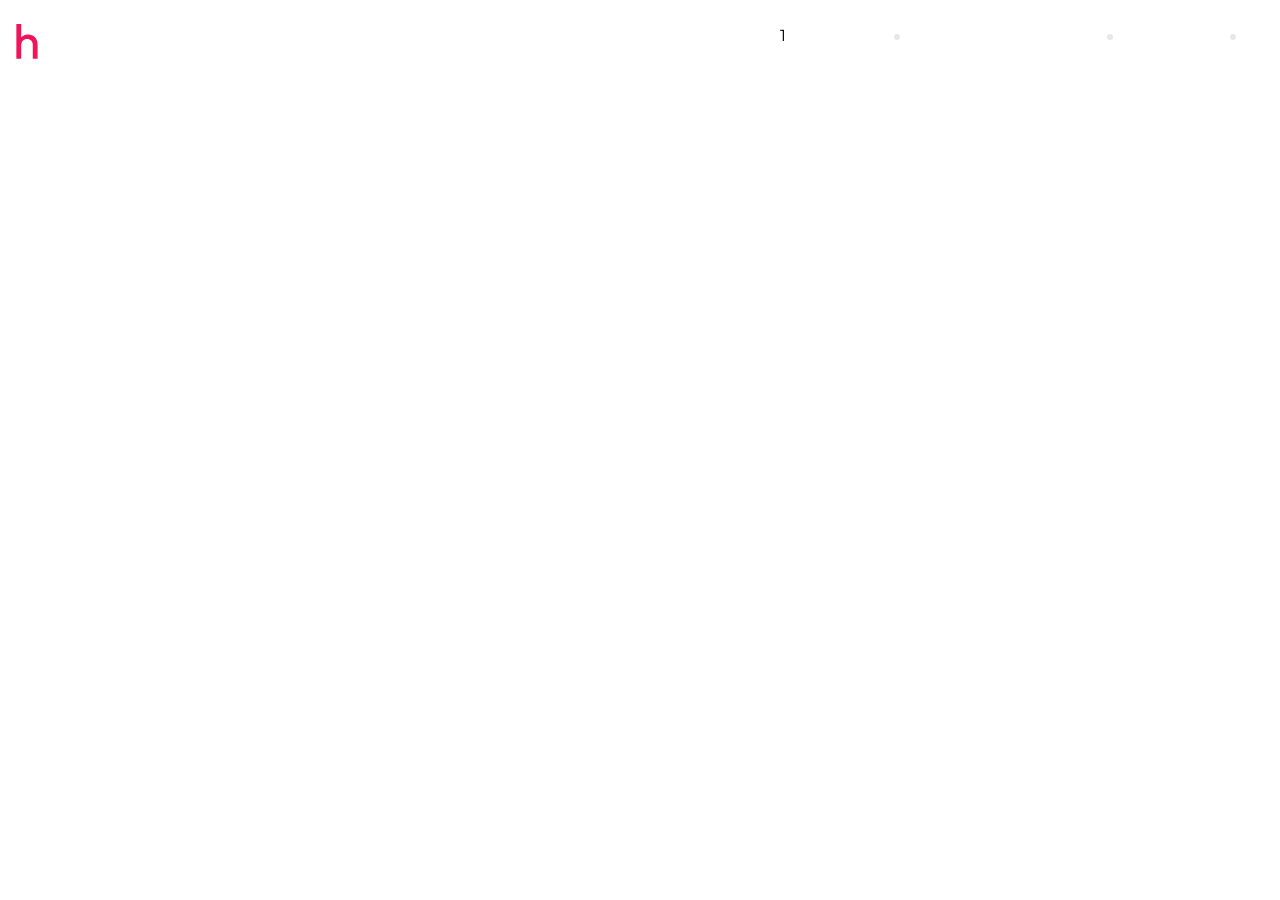
==== app/second.html @ 0b40c854 "finished corrections + pexel perfect" ====
<!DOCTYPE html>
<html lang="en">
<head>
    <meta charset="UTF-8">
    <meta http-equiv="X-UA-Compatible" content="IE=edge">
    <meta name="viewport" content="width=device-width, initial-scale=1.0">
    <link rel="stylesheet" href="css/style.css">
    <title>about us</title>
</head>

<body class="body">
    <div class="bg-white">
        <div class="container">
            <header class="header">
                <div class="header__line">
                    <div class="bg-greyish">1</div>
                    <div class="header__language">
                        <a href="#" class="header__language-switch">ук</a>
                        <a href="#" class="header__language-switch">ру</a>
                        <a href="#" class="header__language-switch">en</a>
                    </div>
                    <div class="header__address">Kyiv, Mechnikova str., 14/1</div>
                    <a href="tel:+0800211927" class="header__phone">0800 211 927</a>
                    <a href="#" class="header__facebook">
                        <svg width="24" height="25" viewBox="0 0 24 25" fill="none" xmlns="http://www.w3.org/2000/svg">
                            <path d="M24 12.5733C24 5.90541 18.6274 0.5 12 0.5C5.37258 0.5 0 5.90541 0 12.5733C0 18.5995 4.38823 23.5943 10.125 24.5V16.0633H7.07813V12.5733H10.125V9.91343C10.125 6.88755 11.9165 5.21615 14.6576 5.21615C15.9705 5.21615 17.3438 5.45195 17.3438 5.45195V8.42313H15.8306C14.3399 8.42313 13.875 9.35379 13.875 10.3086V12.5733H17.2031L16.6711 16.0633H13.875V24.5C19.6118 23.5943 24 18.5995 24 12.5733Z" fill="white"/>
                            </svg>
                    </a>
                </div>

                
                <div class="header__logo-box">
                    <a href="#">
                        <svg  class="header__logo" width="70" height="33" viewBox="0 0 70 33" fill="none" xmlns="http://www.w3.org/2000/svg">
                            <path d="M2.64358 0H0V19.0926H2.64358V12.0094C2.64358 10.8111 2.94163 9.86583 3.53774 9.20012C4.13384 8.53441 4.95024 8.18824 5.96102 8.18824C6.82926 8.18824 7.55495 8.50778 8.13809 9.12024C8.72123 9.74601 9.01929 10.5315 9.01929 11.4769V19.1059H11.6758V11.4769C11.6758 9.71938 11.1964 8.3347 10.2374 7.29619C9.27846 6.25768 8.02146 5.73843 6.49233 5.73843C6.05173 5.73843 5.61114 5.79168 5.1835 5.91151C4.7429 6.03134 4.39301 6.16448 4.10792 6.31094C3.82283 6.45739 3.5507 6.61717 3.30448 6.80356C3.05826 6.98996 2.8898 7.12311 2.81205 7.20299C2.7343 7.28288 2.6695 7.33613 2.64358 7.37608V0Z" fill="#F0145A"/>
                            <path d="M17.5856 0H14.8604V19.0767H17.5856V0Z" fill="white"/>
                            <path d="M33.6598 13.4896L33.796 12.127C33.796 10.3011 33.1965 8.77493 31.9701 7.54857C30.7438 6.32221 29.2176 5.72266 27.3917 5.72266C25.5658 5.72266 23.9851 6.37672 22.677 7.68483C21.3689 8.99295 20.7148 10.5463 20.7148 12.3995C20.7148 14.3072 21.3962 15.9423 22.7315 17.305C24.0669 18.6676 25.6748 19.3489 27.528 19.3489C28.2365 19.3489 28.8906 19.2399 29.5446 19.0491C30.1987 18.8311 30.7438 18.6131 31.1253 18.3951C31.5341 18.1498 31.9429 17.8773 32.2971 17.5775C32.6514 17.2777 32.8967 17.0597 33.0057 16.9234C33.1147 16.7872 33.1965 16.7054 33.251 16.6236L31.4796 14.8522L31.0708 15.37C30.7983 15.6971 30.335 16.0241 29.6809 16.3784C28.9996 16.7327 28.291 16.8962 27.528 16.8962C26.4651 16.8962 25.5658 16.5691 24.8027 15.8878C24.0396 15.2065 23.5764 14.4162 23.4401 13.4896H33.6598ZM27.3917 8.03912C28.4 8.03912 29.2176 8.33889 29.8989 8.9112C30.553 9.51075 30.9618 10.2466 31.1253 11.1732H23.5491C23.7944 10.2466 24.2304 9.51075 24.9117 8.9112C25.5658 8.33889 26.4106 8.03912 27.3917 8.03912Z" fill="white"/>
                            <path d="M46.3695 18.286C46.3695 19.4852 46.0153 20.4662 45.2794 21.2293C44.5709 21.9651 43.6715 22.3467 42.5542 22.3467C42.0637 22.3467 41.5731 22.2649 41.1098 22.1286C40.6465 21.9924 40.2922 21.8289 39.9925 21.6381C39.6927 21.4473 39.4202 21.2566 39.1476 21.0113C38.9024 20.766 38.7389 20.6025 38.6571 20.5207C38.5753 20.439 38.5208 20.3572 38.4663 20.3027L36.6949 22.0741L36.9129 22.3467C37.0492 22.5374 37.2945 22.7827 37.6215 23.0552C37.9485 23.3005 38.3301 23.573 38.7661 23.8455C39.2021 24.0908 39.7472 24.3088 40.4285 24.4996C41.1098 24.6904 41.8184 24.7994 42.5542 24.7994C44.4074 24.7994 45.9335 24.1726 47.2144 22.919C48.468 21.6381 49.0948 20.112 49.0948 18.2588V5.99518H46.3695V7.3578L45.9063 6.94902C45.6065 6.67649 45.1432 6.40397 44.4891 6.13144C43.8351 5.85892 43.1265 5.72266 42.4179 5.72266C40.7555 5.72266 39.3384 6.34946 38.112 7.63033C36.8857 8.9112 36.2861 10.4373 36.2861 12.2632C36.2861 14.0892 36.8857 15.6153 38.112 16.8962C39.3384 18.177 40.7555 18.8038 42.4179 18.8038C42.8812 18.8038 43.3173 18.7493 43.7806 18.6403C44.2166 18.5041 44.5709 18.3678 44.8707 18.2315C45.1704 18.0953 45.443 17.9318 45.6882 17.741C45.9335 17.5502 46.1243 17.414 46.1788 17.3595L46.3695 17.1687V18.286ZM39.0114 12.2632C39.0114 11.1186 39.3657 10.1648 40.1015 9.37449C40.8373 8.58417 41.7094 8.17538 42.6905 8.17538C43.6715 8.17538 44.5436 8.58417 45.2794 9.37449C45.988 10.1648 46.3695 11.1186 46.3695 12.2632C46.3695 13.4079 45.988 14.3617 45.2794 15.152C44.5436 15.9423 43.6715 16.3511 42.6905 16.3511C41.7094 16.3511 40.8373 15.9423 40.1015 15.152C39.3657 14.3617 39.0114 13.4079 39.0114 12.2632Z" fill="white"/>
                            <path d="M63.3195 19.0764V10.6281C63.3195 9.23823 62.8017 8.06637 61.7934 7.13979C60.7851 6.18595 59.4769 5.72266 57.869 5.72266C57.2422 5.72266 56.6154 5.80441 56.0159 5.96793C55.4163 6.1587 54.9258 6.34946 54.5715 6.56748C54.2172 6.7855 53.8629 7.03078 53.5359 7.33055C53.2089 7.60308 53.0181 7.79384 52.9091 7.90285C52.8273 8.01186 52.7456 8.09362 52.6911 8.17538L54.4625 9.94679L54.8168 9.4835C55.0348 9.18372 55.4163 8.9112 55.9886 8.61142C56.5609 8.31164 57.1877 8.17538 57.869 8.17538C58.6594 8.17538 59.3134 8.42065 59.8312 8.88394C60.349 9.34724 60.5943 9.94679 60.5943 10.6281L55.8251 11.4457C54.6533 11.6364 53.6994 12.0997 53.0454 12.8356C52.364 13.5714 52.0098 14.4707 52.0098 15.5335C52.0098 16.5419 52.4458 17.414 53.3179 18.177C54.2172 18.9674 55.3073 19.3489 56.6427 19.3489C57.106 19.3489 57.542 19.2944 57.9781 19.1581C58.4413 19.0491 58.7956 18.9129 59.0954 18.7766C59.3952 18.6403 59.6677 18.4768 59.913 18.286C60.1582 18.0953 60.3218 17.959 60.4308 17.9045C60.5125 17.8228 60.567 17.741 60.5943 17.7137V19.0764H63.3195ZM57.0515 16.8962C56.3429 16.8962 55.7706 16.7327 55.3618 16.4056C54.9258 16.0786 54.735 15.6971 54.735 15.261C54.735 14.7977 54.8713 14.3889 55.1711 14.0892C55.4708 13.7894 55.8796 13.5714 56.3702 13.4896L60.5943 12.8083V13.0808C60.5943 14.3072 60.2945 15.2338 59.6677 15.9151C59.0409 16.5691 58.1688 16.8962 57.0515 16.8962Z" fill="white"/>
                            <path d="M69.3337 0H66.6084V19.0767H69.3337V0Z" fill="white"/>
                            <path d="M0 28.3308H0.852878V31.3211H2.70078V32.016H0V28.3308Z" fill="white"/>
                            <path d="M8.26752 31.2263H6.5565L6.23009 32.016H5.35615L6.99873 28.3308H7.84108L9.48893 32.016H8.59393L8.26752 31.2263ZM7.99902 30.5788L7.41464 29.1678L6.83026 30.5788H7.99902Z" fill="white"/>
                            <path d="M17.8731 28.3308L16.6675 32.016H15.7515L14.9407 29.5206L14.1036 32.016H13.1928L11.982 28.3308H12.8664L13.6982 30.921L14.5669 28.3308H15.3566L16.199 30.942L17.0571 28.3308H17.8731Z" fill="white"/>
                            <path d="M26.9457 32.0792C26.5702 32.0792 26.2297 31.9985 25.9244 31.837C25.6225 31.6721 25.3838 31.4457 25.2084 31.1579C25.0364 30.8666 24.9504 30.5384 24.9504 30.1734C24.9504 29.8084 25.0364 29.482 25.2084 29.1942C25.3838 28.9028 25.6225 28.6765 25.9244 28.515C26.2297 28.3501 26.5719 28.2676 26.951 28.2676C27.2704 28.2676 27.5582 28.3237 27.8144 28.436C28.0741 28.5484 28.2917 28.7098 28.4672 28.9204L27.9197 29.4258C27.6705 29.138 27.3616 28.9941 26.9931 28.9941C26.7649 28.9941 26.5614 29.045 26.3824 29.1468C26.2034 29.2451 26.063 29.3837 25.9612 29.5627C25.8629 29.7417 25.8138 29.9453 25.8138 30.1734C25.8138 30.4015 25.8629 30.6051 25.9612 30.7841C26.063 30.9631 26.2034 31.1035 26.3824 31.2053C26.5614 31.3035 26.7649 31.3527 26.9931 31.3527C27.3616 31.3527 27.6705 31.207 27.9197 30.9157L28.4672 31.4211C28.2917 31.6352 28.0741 31.7984 27.8144 31.9107C27.5547 32.0231 27.2651 32.0792 26.9457 32.0792Z" fill="white"/>
                            <path d="M33.3831 32.0792C33.0005 32.0792 32.6548 31.9967 32.3459 31.8318C32.0406 31.6668 31.8002 31.4404 31.6247 31.1526C31.4527 30.8613 31.3667 30.5349 31.3667 30.1734C31.3667 29.8119 31.4527 29.4872 31.6247 29.1994C31.8002 28.9081 32.0406 28.68 32.3459 28.515C32.6548 28.3501 33.0005 28.2676 33.3831 28.2676C33.7657 28.2676 34.1096 28.3501 34.415 28.515C34.7203 28.68 34.9607 28.9081 35.1362 29.1994C35.3117 29.4872 35.3995 29.8119 35.3995 30.1734C35.3995 30.5349 35.3117 30.8613 35.1362 31.1526C34.9607 31.4404 34.7203 31.6668 34.415 31.8318C34.1096 31.9967 33.7657 32.0792 33.3831 32.0792ZM33.3831 31.3527C33.6007 31.3527 33.7972 31.3035 33.9727 31.2053C34.1482 31.1035 34.2851 30.9631 34.3834 30.7841C34.4852 30.6051 34.5361 30.4015 34.5361 30.1734C34.5361 29.9453 34.4852 29.7417 34.3834 29.5627C34.2851 29.3837 34.1482 29.2451 33.9727 29.1468C33.7972 29.045 33.6007 28.9941 33.3831 28.9941C33.1655 28.9941 32.9689 29.045 32.7934 29.1468C32.618 29.2451 32.4793 29.3837 32.3775 29.5627C32.2793 29.7417 32.2301 29.9453 32.2301 30.1734C32.2301 30.4015 32.2793 30.6051 32.3775 30.7841C32.4793 30.9631 32.618 31.1035 32.7934 31.2053C32.9689 31.3035 33.1655 31.3527 33.3831 31.3527Z" fill="white"/>
                            <path d="M42.0264 32.016L42.0211 29.8049L40.9366 31.6264H40.5523L39.473 29.8522V32.016H38.6728V28.3308H39.3782L40.7576 30.6209L42.1159 28.3308H42.8161L42.8266 32.016H42.0264Z" fill="white"/>
                            <path d="M47.9285 28.3308C48.2549 28.3308 48.5374 28.3852 48.7761 28.494C49.0183 28.6028 49.2043 28.7572 49.3342 28.9573C49.464 29.1573 49.529 29.3942 49.529 29.668C49.529 29.9382 49.464 30.1751 49.3342 30.3787C49.2043 30.5788 49.0183 30.7332 48.7761 30.842C48.5374 30.9473 48.2549 30.9999 47.9285 30.9999H47.1862V32.016H46.3333V28.3308H47.9285ZM47.8811 30.305C48.1373 30.305 48.3321 30.2506 48.4655 30.1418C48.5989 30.0295 48.6656 29.8716 48.6656 29.668C48.6656 29.4609 48.5989 29.303 48.4655 29.1942C48.3321 29.0818 48.1373 29.0257 47.8811 29.0257H47.1862V30.305H47.8811Z" fill="white"/>
                            <path d="M55.0121 31.2263H53.3011L52.9747 32.016H52.1008L53.7433 28.3308H54.5857L56.2335 32.016H55.3385L55.0121 31.2263ZM54.7436 30.5788L54.1592 29.1678L53.5749 30.5788H54.7436Z" fill="white"/>
                            <path d="M62.6281 28.3308V32.016H61.9279L60.0906 29.7785V32.016H59.2482V28.3308H59.9537L61.7858 30.5682V28.3308H62.6281Z" fill="white"/>
                            <path d="M67.9013 30.7104V32.016H67.0485V30.6999L65.6217 28.3308H66.5273L67.5117 29.9681L68.4963 28.3308H69.3333L67.9013 30.7104Z" fill="white"/>
                            </svg>
                                                
                    </a>
                    <div class="header__extra">extra</div>
                </div>

                
                <nav class="header__main-menu">
                    <button type="button" class="header__menu-btn">
                        <svg width="32" height="32" viewBox="0 0 32 33" fill="none" xmlns="http://www.w3.org/2000/svg">
                            <path d="M7 10.5H25" stroke="white" stroke-width="2"/>
                            <path d="M7 16.5H25" stroke="white" stroke-width="2"/>
                            <path d="M7 22.5H25" stroke="white" stroke-width="2"/>
                            </svg>                 
                    </button>
                    <ul class="header__menu-list">
                        <li><a href="#" class="header__menu-name">about us</a></li>
                        <li><a href="#" class="header__menu-name">services</a></li>
                        <li><a href="#" class="header__menu-name">team</a></li>
                        <li><a href="#" class="header__menu-name">publications</a></li>
                        <li><a href="#" class="header__menu-name">contact</a></li>
                    </ul>
                </nav>

            </header>
        </div>
    </div>
</body>
---- app/css/style.css ----
/* Slider */
.slick-slider {
  position: relative;
  display: block;
  -webkit-box-sizing: border-box;
          box-sizing: border-box;
  -webkit-touch-callout: none;
  -webkit-user-select: none;
  -moz-user-select: none;
  -ms-user-select: none;
  user-select: none;
  -ms-touch-action: pan-y;
  touch-action: pan-y;
  -webkit-tap-highlight-color: transparent;
}

.slick-list {
  position: relative;
  overflow: hidden;
  display: block;
  margin: 0;
  padding: 0;
}

.slick-list:focus {
  outline: none;
}

.slick-list.dragging {
  cursor: pointer;
  cursor: hand;
}

.slick-slider .slick-track,
.slick-slider .slick-list {
  -webkit-transform: translate3d(0, 0, 0);
  transform: translate3d(0, 0, 0);
}

.slick-track {
  position: relative;
  left: 0;
  top: 0;
  display: block;
  margin-left: auto;
  margin-right: auto;
}

.slick-track:before, .slick-track:after {
  content: "";
  display: table;
}

.slick-track:after {
  clear: both;
}

.slick-loading .slick-track {
  visibility: hidden;
}

.slick-slide {
  float: left;
  height: 100%;
  min-height: 1px;
  display: none;
}

[dir="rtl"] .slick-slide {
  float: right;
}

.slick-slide img {
  display: block;
}

.slick-slide.slick-loading img {
  display: none;
}

.slick-slide.dragging img {
  pointer-events: none;
}

.slick-initialized .slick-slide {
  display: block;
}

.slick-loading .slick-slide {
  visibility: hidden;
}

.slick-vertical .slick-slide {
  display: block;
  height: auto;
  border: 1px solid transparent;
}

.slick-arrow.slick-hidden {
  display: none;
}

@media screen and (min-width: 992px) {
  .slick-slide {
    float: left;
    height: 100%;
    min-height: 1px;
    display: none;
  }
  [dir="rtl"] .slick-slide {
    float: right;
  }
  .slick-slide img {
    display: block;
  }
  .slick-slide.slick-loading img {
    display: none;
  }
  .slick-slide.dragging img {
    pointer-events: none;
  }
  .slick-initialized .slick-slide {
    display: block;
  }
  .slick-loading .slick-slide {
    visibility: hidden;
  }
  .slick-vertical .slick-slide {
    display: block;
    height: auto;
    border: 1px solid transparent;
  }
}

@font-face {
  font-family: 'Montserrat';
  font-style: normal;
  font-weight: 400;
  src: url("../fonts/montserrat-v23-latin_cyrillic-regular.woff2") format("woff2"), url("../fonts/montserrat-v23-latin_cyrillic-regular.woff") format("woff");
}

@font-face {
  font-family: 'Montserrat';
  font-style: normal;
  font-weight: 500;
  src: url("../fonts/montserrat-v23-latin-500.woff2") format("woff2"), url("../fonts/montserrat-v23-latin-500.woff") format("woff");
}

@font-face {
  font-family: 'Montserrat';
  font-style: normal;
  font-weight: 700;
  src: url("../fonts/montserrat-v23-latin_cyrillic-700.woff2") format("woff2"), url("../fonts/montserrat-v23-latin_cyrillic-700.woff") format("woff");
}

* {
  -webkit-box-sizing: border-box;
          box-sizing: border-box;
  margin: 0;
}

.body {
  font-family: 'Montserrat', 'Verdana', sans-serif;
  font-weight: 400;
  font-style: normal;
  margin: 0;
}

.container {
  max-width: 1350px;
  min-width: 375px;
  margin: 0 auto;
  padding: 0 30px;
}

.container-header {
  max-width: 1350px;
  min-width: 375px;
  margin: 0 auto;
  padding: 0 15px;
}

.visually-hidden {
  position: absolute;
  white-space: nowrap;
  width: 1px;
  height: 1px;
  overflow: hidden;
  border: 0;
  padding: 0;
  clip: rect(0 0 0 0);
  -webkit-clip-path: inset(50%);
          clip-path: inset(50%);
  margin: -1px;
}

.img-responsive {
  max-width: 100%;
  height: auto;
}

a {
  color: #ffff;
  text-decoration: none;
}

a:hover {
  text-decoration: none;
}

.bg-letter {
  background-image: url(../img/letter.svg);
  background-position: top center;
  background-repeat: no-repeat;
  background-size: auto 100%;
}

input, textarea, select, button {
  font: inherit;
}

@media screen and (min-width: 768px) {
  .container {
    padding: 0 60px;
  }
  .container-header {
    padding: 0 60px;
  }
}

@media screen and (min-width: 1201px) {
  .container {
    padding: 0 15px;
  }
  .container-header {
    padding: 0 15px;
  }
}

.header {
  display: grid;
  grid-template-columns: 1fr -webkit-min-content;
  grid-template-columns: 1fr min-content;
  grid-template-rows: -webkit-min-content -webkit-min-content;
  grid-template-rows: min-content min-content;
  position: relative;
}

.header__address, .header__facebook {
  display: none;
}

.header__language {
  z-index: 1;
}

.header__main-menu {
  position: relative;
  display: -webkit-box;
  display: -ms-flexbox;
  display: flex;
  -webkit-box-pack: justify;
      -ms-flex-pack: justify;
          justify-content: space-between;
  overflow: hidden;
}

.header__menu-list {
  display: none;
  position: absolute;
  right: -10%;
  top: 43px;
  background-color: #FFFFFF;
  width: 350px;
  border-radius: 12px;
  padding: 12px;
  padding-top: 52px;
}

.header__menu-list li {
  list-style: none;
  background-color: #F5F5FA;
  border-radius: 12px;
  font-weight: 700;
  font-size: 24px;
  line-height: 29px;
  text-align: center;
  margin-bottom: 15px;
  padding: 7px 0;
}

.header__language-switch {
  font-weight: 700;
  font-size: 12px;
  line-height: 15px;
  text-align: center;
  letter-spacing: 1px;
  color: #FFFFFF;
  text-transform: uppercase;
  text-decoration: none;
  padding: 5px 5px;
}

.header__language-switch:focus {
  background-color: #F0145A;
  border-radius: 8px;
}

.header__language-switch:hover {
  background: rgba(255, 255, 255, 0.2);
  border-radius: 8px;
}

.header__extra {
  display: none;
}

.header__phone {
  font-weight: 700;
  font-size: 16px;
  line-height: 20px;
  text-align: right;
  color: #FFFFFF;
  text-decoration: none;
  z-index: 1;
}

.header__phone:hover {
  color: #F0145A;
}

.header__line {
  grid-column: 1 / -1;
  display: -webkit-box;
  display: -ms-flexbox;
  display: flex;
  -webkit-box-pack: justify;
      -ms-flex-pack: justify;
          justify-content: space-between;
  padding: 7px 0 12px 0;
  margin-bottom: 10px;
}

.header__logo-box {
  display: -webkit-box;
  display: -ms-flexbox;
  display: flex;
}

.header__logo-box a {
  margin-top: 5px;
}

.header__menu-btn {
  background: none;
  border: none;
  cursor: pointer;
}

.header__menu-btn:hover {
  background: rgba(230, 230, 240, 0.2);
  border-radius: 8px;
}

.header__menu-btn svg {
  vertical-align: middle;
}

.header__menu-name {
  color: #24A3FF;
}

@media screen and (min-width: 768px) {
  .header {
    grid-template-columns: 1fr;
    grid-template-rows: -webkit-min-content -webkit-min-content -webkit-min-content;
    grid-template-rows: min-content min-content min-content;
  }
  .header__address, .header__facebook, .header__menu-list {
    display: block;
  }
  .header__facebook:hover svg path {
    fill: #F0145A;
    stroke: #F0145A;
  }
  .header__address {
    font-size: 16px;
    line-height: 20px;
    text-align: right;
    color: #FFFFFF;
  }
  .header__address::after {
    content: "";
    display: inline-block;
    background: #E6E6F0;
    border-radius: 50%;
    height: 6px;
    width: 6px;
    vertical-align: middle;
    margin: 0 6px 0;
  }
  .header__main-menu {
    position: relative;
    display: -webkit-box;
    display: -ms-flexbox;
    display: flex;
    -webkit-box-pack: justify;
        -ms-flex-pack: justify;
            justify-content: space-between;
    overflow: hidden;
  }
  .header__menu-list {
    display: -webkit-box;
    display: -ms-flexbox;
    display: flex;
    padding: 0;
    list-style: none;
    position: static;
    background-color: transparent;
    border-radius: none;
    width: 100%;
  }
  .header__menu-list li {
    background-color: transparent;
    font-weight: 700;
    font-size: 16px;
    line-height: 20px;
    text-align: right;
    margin: 0;
  }
  .header__language::after {
    content: "";
    display: inline-block;
    background: #E6E6F0;
    border-radius: 50%;
    height: 6px;
    width: 6px;
    vertical-align: middle;
    margin: 0 5px 0 0;
  }
  .header__language-switch {
    font-weight: 700;
    font-size: 12px;
    line-height: 15px;
    text-align: center;
    letter-spacing: 1px;
    color: #FFFFFF;
    text-transform: uppercase;
    text-decoration: none;
    padding: 5px 6px;
  }
  .header__language-switch:focus {
    background-color: #F0145A;
    border-radius: 8px;
  }
  .header__language-switch:hover {
    background: rgba(255, 255, 255, 0.2);
    border-radius: 8px;
  }
  .header__extra {
    display: none;
  }
  .header__phone {
    font-weight: 700;
    font-size: 16px;
    line-height: 20px;
    text-align: right;
    color: #FFFFFF;
    text-decoration: none;
  }
  .header__phone::after {
    content: "";
    display: inline-block;
    background: #E6E6F0;
    border-radius: 50%;
    height: 6px;
    width: 6px;
    vertical-align: middle;
    margin: 0 6px 0;
  }
  .header__line {
    -webkit-box-pack: start;
        -ms-flex-pack: start;
            justify-content: flex-start;
    padding: 24px 0 0 0;
    margin-bottom: 0;
  }
  .header__logo-box {
    display: -webkit-box;
    display: -ms-flexbox;
    display: flex;
    padding: 20px 0 18px;
  }
  .header__menu-btn {
    display: none;
  }
  .header__logo {
    width: 130px;
    height: 60px;
  }
  .header__menu-name {
    margin-right: 16px;
    color: #FFFFFF;
  }
  .header__menu-name:hover {
    border-bottom: 2px solid #FFFFFF;
    padding-bottom: 3px;
  }
  .header__menu-name:active {
    color: #F0145A;
    border-bottom: 2px solid #F0145A;
    padding-bottom: 3px;
  }
}

@media screen and (min-width: 992px) {
  .header {
    grid-template-columns: -webkit-min-content 1fr;
    grid-template-columns: min-content 1fr;
    grid-template-rows: -webkit-min-content -webkit-min-content;
    grid-template-rows: min-content min-content;
  }
  .header__logo-box {
    grid-column: 1 / 2;
    grid-row: 1 / -1;
    align-self: center;
    padding: 19px 0 6px;
  }
  .header__line {
    grid-column: 2 / -1;
    grid-row: 1 / 2;
    -webkit-box-pack: end;
        -ms-flex-pack: end;
            justify-content: flex-end;
    padding: 26px 0px 0px 0px;
  }
  .header__main-menu {
    justify-self: end;
  }
  .header__phone::after {
    margin: 0 5px 0 6px;
  }
  .header__language::after {
    margin: 0 2px 0 0;
  }
  .header__address::after {
    margin: 0 7px 0 6px;
  }
  .header__menu-name {
    margin: 0 0 0 15px;
  }
  .header__menu-list li {
    padding: 0;
  }
}

.headline {
  font-weight: 700;
  font-size: 38px;
  line-height: 46px;
  text-align: center;
  color: #FFFFFF;
  margin-top: 134px;
  padding-bottom: 160px;
}

@media screen and (min-width: 768px) {
  .headline {
    margin-top: 269px;
    padding-bottom: 415px;
  }
}

@media screen and (min-width: 992px) {
  .headline {
    padding-bottom: 288px;
    margin-top: 241px;
  }
}

@media screen and (min-width: 1201px) {
  .headline {
    padding-bottom: 304px;
    margin-top: 257px;
  }
}

.anchor {
  display: -webkit-box;
  display: -ms-flexbox;
  display: flex;
  -ms-flex-pack: distribute;
      justify-content: space-around;
  -ms-flex-item-align: auto;
      align-self: auto;
}

.anchor:hover circle {
  stroke: #F0145A;
}

.anchor:hover path {
  stroke: #F0145A;
}

.main-header {
  padding-bottom: 29px;
}

.achievements {
  padding-bottom: 30px;
  margin-top: 30px;
}

.achievements__list {
  display: -webkit-box;
  display: -ms-flexbox;
  display: flex;
  overflow: auto;
  -ms-overflow-style: none;
  scrollbar-width: none;
  margin-right: -15px;
  margin-bottom: 27px;
}

.achievements__list::-webkit-scrollbar {
  width: 0;
  height: 0;
}

.achievements__btn {
  white-space: nowrap;
  background: none;
  border: none;
  cursor: pointer;
  font-weight: 700;
  font-size: 30px;
  line-height: 37px;
  color: #B3B3BA;
  margin-right: 31px;
  padding: 1px 0;
}

.achievements__btn--active {
  background: linear-gradient(90.13deg, #F0145A 0.84%, #EF8080 99.96%);
  -webkit-background-clip: text;
  -webkit-text-fill-color: transparent;
}

.achievements__btn:hover {
  background: linear-gradient(90.13deg, #F0145A 0.84%, #EF8080 99.96%);
  -webkit-background-clip: text;
  -webkit-text-fill-color: transparent;
}

.achievements__content {
  border-top: 4px solid rgba(255, 255, 255, 0.3);
}

.achievements__content-name {
  font-weight: 700;
  font-size: 20px;
  line-height: 24px;
  color: #FFFFFF;
  padding-top: 31px;
}

.achievements__content-text {
  font-size: 19px;
  line-height: 30px;
  color: #FFFFFF;
  padding-top: 31px;
}

@media screen and (min-width: 768px) {
  .achievements {
    margin-top: 61px;
    padding-bottom: 59px;
  }
  .achievements__btn {
    font-size: 38px;
    line-height: 46px;
  }
  .achievements__list {
    margin-bottom: 57px;
  }
  .achievements__content-name {
    font-size: 30px;
    line-height: 37px;
    padding-top: 61px;
  }
}

@media screen and (min-width: 992px) {
  .achievements {
    display: -webkit-box;
    display: -ms-flexbox;
    display: flex;
    -webkit-box-orient: horizontal;
    -webkit-box-direction: normal;
        -ms-flex-direction: row;
            flex-direction: row;
    -webkit-box-align: center;
        -ms-flex-align: center;
            align-items: center;
    -webkit-box-pack: center;
        -ms-flex-pack: center;
            justify-content: center;
  }
  .achievements__list {
    display: -webkit-box;
    display: -ms-flexbox;
    display: flex;
    -webkit-box-orient: vertical;
    -webkit-box-direction: normal;
        -ms-flex-direction: column;
            flex-direction: column;
    -webkit-box-align: end;
        -ms-flex-align: end;
            align-items: flex-end;
    overflow: visible;
    padding-left: 0px;
    padding-bottom: 0px;
    padding-right: 31px;
    border-right: 4px solid rgba(255, 255, 255, 0.3);
    margin-bottom: 0;
  }
  .achievements__btn {
    font-size: 38px;
    line-height: 46px;
    margin: 15px 31px 13px 0;
  }
  .achievements__content {
    border-top: none;
    margin-left: 73px;
    max-width: 50%;
    padding-top: 0;
  }
  .achievements__content-name {
    font-weight: 700;
    font-size: 30px;
    line-height: 37px;
    padding-top: 0px;
  }
}

@media screen and (min-width: 1201px) {
  .achievements {
    -webkit-box-align: start;
        -ms-flex-align: start;
            align-items: flex-start;
  }
  .achievements__content {
    max-width: 600px;
    margin-top: 43px;
  }
  .achievements__content-text {
    padding-top: 30px;
  }
  .achievements__list {
    padding-right: 62px;
  }
  .achievements__btn {
    margin: 15px 0 13px 18px;
  }
}

.services__list {
  display: grid;
  grid-template-columns: 1fr;
  grid-template-rows: repeat(6, -webkit-min-content);
  grid-template-rows: repeat(6, min-content);
  row-gap: 30px;
}

.services__name {
  margin-bottom: 31px;
  margin-top: 7px;
}

.services__icon {
  background: #FFFFFF;
  border-radius: 24px;
  display: inline-block;
  padding: 12px 14px;
  margin-bottom: 29px;
}

.services__item-name {
  font-weight: 700;
  font-size: 22px;
  line-height: 27px;
  color: #24A3FF;
}

.services__item-name:hover {
  color: #0085FF;
}

.services__item-name:active {
  color: #006CCF;
}

.services__item-about {
  font-size: 16px;
  line-height: 26px;
  color: #FFFFFF;
  margin-top: 16px;
}

@media screen and (min-width: 768px) {
  .services {
    padding-bottom: 60px;
  }
  .services__list {
    grid-template-columns: repeat(2, 1fr);
    grid-template-rows: repeat(3, -webkit-min-content);
    grid-template-rows: repeat(3, min-content);
    row-gap: 60px;
    -webkit-column-gap: 60px;
       -moz-column-gap: 60px;
            column-gap: 60px;
  }
  .services__name {
    margin-top: 9px;
    margin-bottom: 60px;
  }
}

@media screen and (min-width: 992px) {
  .services {
    padding-bottom: 60px;
  }
  .services__link {
    margin-bottom: 10px;
  }
  .services__list {
    grid-template-columns: repeat(3, 1fr);
    grid-template-rows: repeat(2, 1fr);
  }
  .services__name {
    margin-bottom: 58px;
  }
}

@media screen and (min-width: 1201px) {
  .services__name {
    margin-top: 10px;
    margin-bottom: 60px;
  }
}

.slick-dots {
  padding: 0;
  list-style: none;
  display: -webkit-box;
  display: -ms-flexbox;
  display: flex;
  -webkit-box-pack: center;
      -ms-flex-pack: center;
          justify-content: center;
}

.slick-dots li {
  margin: 0 7px;
}

.slick-dots button {
  font-size: 0;
  cursor: pointer;
  width: 16px;
  height: 16px;
  border-radius: 50%;
  border: none;
  background-color: rgba(36, 163, 255, 0.2);
}

.slick-dots li.slick-active button {
  background-color: #24a3ff;
}

.slider {
  margin-top: 49px;
  margin-bottom: 60px;
}

.slider__name {
  margin-top: 3px;
  margin-bottom: 31px;
}

.slider__page {
  background-color: #F5F5FA;
  border-radius: 12px;
  margin-bottom: 23px;
}

.slider__info {
  padding: 30px;
}

.slider__pic {
  height: 500px;
  width: 100%;
  -o-object-fit: cover;
     object-fit: cover;
  border-radius: 12px 12px 0px 0px;
}

.slider__text {
  font-weight: 700;
  font-size: 16px;
  line-height: 20px;
  color: #B3B3BA;
  margin-bottom: 5px;
}

.slider__text-extra {
  font-size: 14px;
  line-height: 22px;
  color: #B3B3BA;
}

@media screen and (min-width: 768px) {
  .slider__page {
    margin-top: 30px;
  }
}

@media screen and (min-width: 992px) {
  .slider__page-wrapper {
    display: -webkit-box;
    display: -ms-flexbox;
    display: flex;
  }
  .slider__pic {
    border-radius: 12px 0px 0px 12px;
    width: 400px;
    height: auto;
  }
}

@media screen and (min-width: 1201px) {
  .slider {
    margin-bottom: 58px;
  }
  .slider__pic {
    width: 100%;
    height: 345px;
  }
  .slider__info {
    padding: 29px 50px 30px 30px;
  }
}

.partners__grid {
  display: grid;
  grid-template-columns: 1fr;
  grid-template-rows: repeat(6, 120px);
}

.partners__text {
  font-weight: 700;
  font-size: 14px;
  line-height: 17px;
  letter-spacing: 1px;
  text-transform: uppercase;
  color: #323264;
  text-align: center;
  margin-bottom: 30px;
}

.partners__hillel {
  display: block;
  margin: auto;
  padding: 36px 0;
}

.partners__hillel--bg {
  background-color: #1C4280;
}

.partners__wannabiz {
  display: block;
  margin: auto;
  padding: 44px 0;
}

.partners__wannabiz--bg {
  background-color: #143646;
}

.partners__tapgerine {
  display: block;
  margin: auto;
  padding: 38px 0;
}

.partners__tapgerine--bg {
  background-color: #F48B30;
}

.partners__3dlook {
  display: block;
  margin: auto;
  padding: 39px 0;
}

.partners__3dlook--bg {
  background-color: #9E4DC3;
}

.partners__orangear {
  display: block;
  margin: auto;
  padding: 38px 0;
}

.partners__orangear--bg {
  background-color: #FD9339;
}

.partners__adtelligent {
  display: block;
  margin: auto;
  padding: 36px 0;
}

.partners__adtelligent--bg {
  background-color: #E2E2E4;
}

.partners__clickky {
  display: block;
  margin: auto;
  padding: 30px 0;
}

.partners__clickky--bg {
  background-color: #C71C36;
}

.partners__ecolease {
  display: block;
  margin: auto;
  padding: 22px 0;
}

.partners__ecolease--bg {
  background-color: #DCF3F9;
}

.partners__infratek {
  display: block;
  margin: auto;
  padding: 30px 0;
}

.partners__infratek--bg {
  background-color: #EAEAEA;
}

.partners__citypark {
  display: block;
  margin: auto;
  padding: 41px 0;
}

.partners__citypark--bg {
  background-color: #282240;
}

.partners__artprint {
  display: block;
  margin: auto;
  padding: 37px 0;
}

.partners__artprint--bg {
  background-color: #1D4568;
}

.partners__ultimatecard {
  display: block;
  margin: auto;
  padding: 13px 0;
}

.partners__ultimatecard--bg {
  background-color: black;
}

.partners--hidden {
  display: none;
}

@media screen and (min-width: 768px) {
  .partners--hidden {
    display: contents;
  }
  .partners__grid {
    display: grid;
    grid-template-columns: 1fr 1fr 1fr;
    grid-template-rows: repeat(4, 120px);
  }
}

@media screen and (min-width: 992px) {
  .partners--hidden {
    display: contents;
  }
  .partners__grid {
    display: grid;
    grid-template-columns: repeat(4, 1fr);
    grid-template-rows: repeat(3, 120px);
  }
}

@media screen and (min-width: 1201px) {
  .partners--hidden {
    display: contents;
  }
  .partners__grid {
    display: grid;
    grid-template-columns: repeat(4, 1fr);
    grid-template-rows: repeat(3, 120px);
  }
}

.title {
  font-weight: 700;
  font-size: 30px;
  line-height: 37px;
  background: linear-gradient(90.13deg, #F0145A 0.84%, #EF8080 99.96%);
  -webkit-background-clip: text;
  -webkit-text-fill-color: transparent;
}

@media screen and (min-width: 768px) {
  .title {
    font-size: 38px;
    line-height: 46px;
  }
}

.link {
  font-weight: 700;
  font-size: 14px;
  line-height: 17px;
  letter-spacing: 1px;
  text-transform: uppercase;
  color: #24A3FF;
}

.link::after {
  content: '';
  border: solid #24A3FF;
  border-width: 0 3px 3px 0;
  display: inline-block;
  padding: 3px;
  transform: rotate(-45deg);
  -webkit-transform: rotate(-45deg);
  margin-left: 3px;
}

.link:hover {
  color: #0085FF;
}

.link:active {
  color: #006CCF;
}

@media screen and (min-width: 768px) {
  .link::after {
    margin-left: 0px;
  }
}

.publications {
  padding: 29px 0;
  border-bottom: 2px solid #E6E6F0;
}

.publications__name {
  padding-top: 5px;
}

.publications__list {
  margin: -15px 0;
  padding-top: 28px;
}

.publications__item {
  width: 100%;
  padding: 15px 0;
}

.publications__item-box {
  height: auto;
  background-color: #FFFFFF;
  border-radius: 8px;
}

.publications__item-title {
  font-weight: 700;
  font-size: 16px;
  line-height: 20px;
  color: #24A3FF;
  margin-bottom: 15px;
}

.publications__item-title:hover {
  color: #0085FF;
}

.publications__item-title:active {
  color: #006CCF;
}

.publications__item-data {
  font-weight: 700;
  font-size: 12px;
  line-height: 15px;
  letter-spacing: 1px;
  text-transform: uppercase;
  color: #B3B3BA;
  margin-bottom: 15px;
}

.publications__item-text {
  font-size: 14px;
  line-height: 22px;
  color: #000000;
  border-top: 4px solid #E6E6F0;
  padding-top: 15px;
}

.publications__text {
  padding: 30px;
}

.publications__pic {
  border-radius: 8px 8px 0 0;
  width: 100%;
  -o-object-fit: cover;
     object-fit: cover;
  display: block;
  height: 200px;
}

.bg--grey {
  background-color: #F5F5FA;
}

@media screen and (min-width: 768px) {
  .publications__wrapper {
    display: -webkit-box;
    display: -ms-flexbox;
    display: flex;
  }
  .publications__name {
    padding-top: 10px;
  }
  .publications__list {
    display: -webkit-box;
    display: -ms-flexbox;
    display: flex;
    -webkit-box-orient: vertical;
    -webkit-box-direction: normal;
        -ms-flex-direction: column;
            flex-direction: column;
    margin: -15px -15px;
  }
  .publications__item {
    padding: 15px 15px;
  }
  .publications__item-box {
    height: 100%;
  }
}

@media screen and (min-width: 992px) {
  .publications__wrapper {
    display: contents;
  }
  .publications__list {
    -webkit-box-orient: horizontal;
    -webkit-box-direction: normal;
        -ms-flex-direction: row;
            flex-direction: row;
    padding-top: 29px;
  }
  .publications__item {
    width: 100%;
  }
}

.footer {
  margin-top: 32px;
}

.footer__contact {
  display: -webkit-box;
  display: -ms-flexbox;
  display: flex;
  -webkit-box-orient: vertical;
  -webkit-box-direction: normal;
      -ms-flex-direction: column;
          flex-direction: column;
  -webkit-box-align: center;
      -ms-flex-align: center;
          align-items: center;
}

.footer__contact-location {
  display: -webkit-box;
  display: -ms-flexbox;
  display: flex;
  -webkit-box-orient: vertical;
  -webkit-box-direction: normal;
      -ms-flex-direction: column;
          flex-direction: column;
  -webkit-box-align: center;
      -ms-flex-align: center;
          align-items: center;
}

.footer__contact-direct {
  display: -webkit-box;
  display: -ms-flexbox;
  display: flex;
  -webkit-box-orient: vertical;
  -webkit-box-direction: normal;
      -ms-flex-direction: column;
          flex-direction: column;
  -webkit-box-align: center;
      -ms-flex-align: center;
          align-items: center;
}

.footer__address {
  font-size: 16px;
  line-height: 20px;
  color: #323264;
  margin-bottom: 10px;
}

.footer__map {
  font-weight: 700;
  font-size: 12px;
  line-height: 15px;
  letter-spacing: 1px;
  text-transform: uppercase;
  color: #24A3FF;
  margin-bottom: 21px;
}

.footer__map:hover {
  color: #F0145A;
}

.footer__phone {
  font-weight: 700;
  font-size: 16px;
  line-height: 20px;
  text-align: right;
  color: #46466E;
  margin-bottom: 10px;
}

.footer__facebook {
  margin-bottom: 7px;
}

.footer__facebook:hover svg path {
  fill: #F0145A;
  stroke: #F0145A;
}

.footer__mail {
  font-weight: 700;
  font-size: 16px;
  line-height: 20px;
  color: #24A3FF;
  margin-bottom: 30px;
}

.footer__mail:hover {
  color: #F0145A;
}

.footer__corp {
  font-size: 16px;
  line-height: 20px;
  text-align: center;
  color: #B3B3BA;
}

@media screen and (min-width: 768px) {
  .footer {
    padding-bottom: 30px;
  }
  .footer__credits {
    display: grid;
    grid-template-columns: -webkit-max-content -webkit-max-content;
    grid-template-columns: max-content max-content;
    grid-template-rows: -webkit-max-content -webkit-max-content;
    grid-template-rows: max-content max-content;
  }
  .footer__address::after {
    content: "";
    display: inline-block;
    background: #B3B3BA;
    border-radius: 50%;
    height: 6px;
    width: 6px;
    vertical-align: middle;
    margin: 0 8px 0;
  }
  .footer__contact {
    -webkit-box-orient: vertical;
    -webkit-box-direction: normal;
        -ms-flex-direction: column;
            flex-direction: column;
    -webkit-box-align: start;
        -ms-flex-align: start;
            align-items: flex-start;
  }
  .footer__contact-location {
    -webkit-box-orient: horizontal;
    -webkit-box-direction: normal;
        -ms-flex-direction: row;
            flex-direction: row;
    -webkit-box-align: center;
        -ms-flex-align: center;
            align-items: center;
    padding-bottom: 10px;
  }
  .footer__contact-direct {
    -webkit-box-orient: horizontal;
    -webkit-box-direction: normal;
        -ms-flex-direction: row;
            flex-direction: row;
    -webkit-box-align: center;
        -ms-flex-align: center;
            align-items: center;
  }
  .footer__map {
    margin-bottom: 8px;
  }
  .footer__phone {
    margin-bottom: 0;
  }
  .footer__phone::after {
    content: "";
    display: inline-block;
    background: #B3B3BA;
    border-radius: 50%;
    height: 6px;
    width: 6px;
    vertical-align: middle;
    margin: 0 10px 0;
  }
  .footer__phone::before {
    content: "";
    display: inline-block;
    background: #B3B3BA;
    border-radius: 50%;
    height: 6px;
    width: 6px;
    vertical-align: middle;
    margin: 0 10px 0;
  }
  .footer__facebook {
    margin-bottom: 0;
  }
  .footer__mail {
    margin-bottom: 0;
  }
  .footer__corp {
    font-size: 15px;
  }
}

@media screen and (min-width: 992px) {
  .footer__credits {
    -webkit-box-pack: justify;
        -ms-flex-pack: justify;
            justify-content: space-between;
  }
  .footer__contact-location {
    padding-bottom: 8px;
  }
}

.bg-grey {
  position: absolute;
  font-size: 0;
  width: 100%;
  height: 39px;
  top: 0%;
  right: 0%;
  background: rgba(255, 255, 255, 0.3);
  z-index: 0;
}

@media screen and (min-width: 768px) {
  .bg-grey {
    display: none;
  }
}

.bg--gradient {
  background: linear-gradient(228.57deg, #323264 11.93%, #323264 57.17%, #643E72 87.46%);
  border-radius: 0px 0px 12px 12px;
  position: relative;
  padding-bottom: 60px;
}

.bg--gradient::after {
  content: '';
  background: #CACADB;
  border-radius: 0px 0px 12px 12px;
  height: 10px;
  position: absolute;
  bottom: -10px;
  left: 20px;
  right: 20px;
}

.bg--gradient::before {
  content: '';
  background: #E7E7F2;
  border-radius: 0px 0px 12px 12px;
  height: 10px;
  position: absolute;
  bottom: -20px;
  left: 40px;
  right: 40px;
}

@media screen and (min-width: 768px) {
  .bg--gradient {
    padding-bottom: 0px;
  }
}

.background--white {
  background: #FFFFFF;
}

.bg-greyish .bg-grey {
  position: absolute;
  font-size: 0;
  width: 100%;
  height: 39px;
  top: 0%;
  right: 0%;
  background: #F5F5FA;
  z-index: 0;
}

@media screen and (min-width: 768px) {
  .bg-greyish .bg-grey {
    display: none;
  }
}

/*# sourceMappingURL=style.css.map */
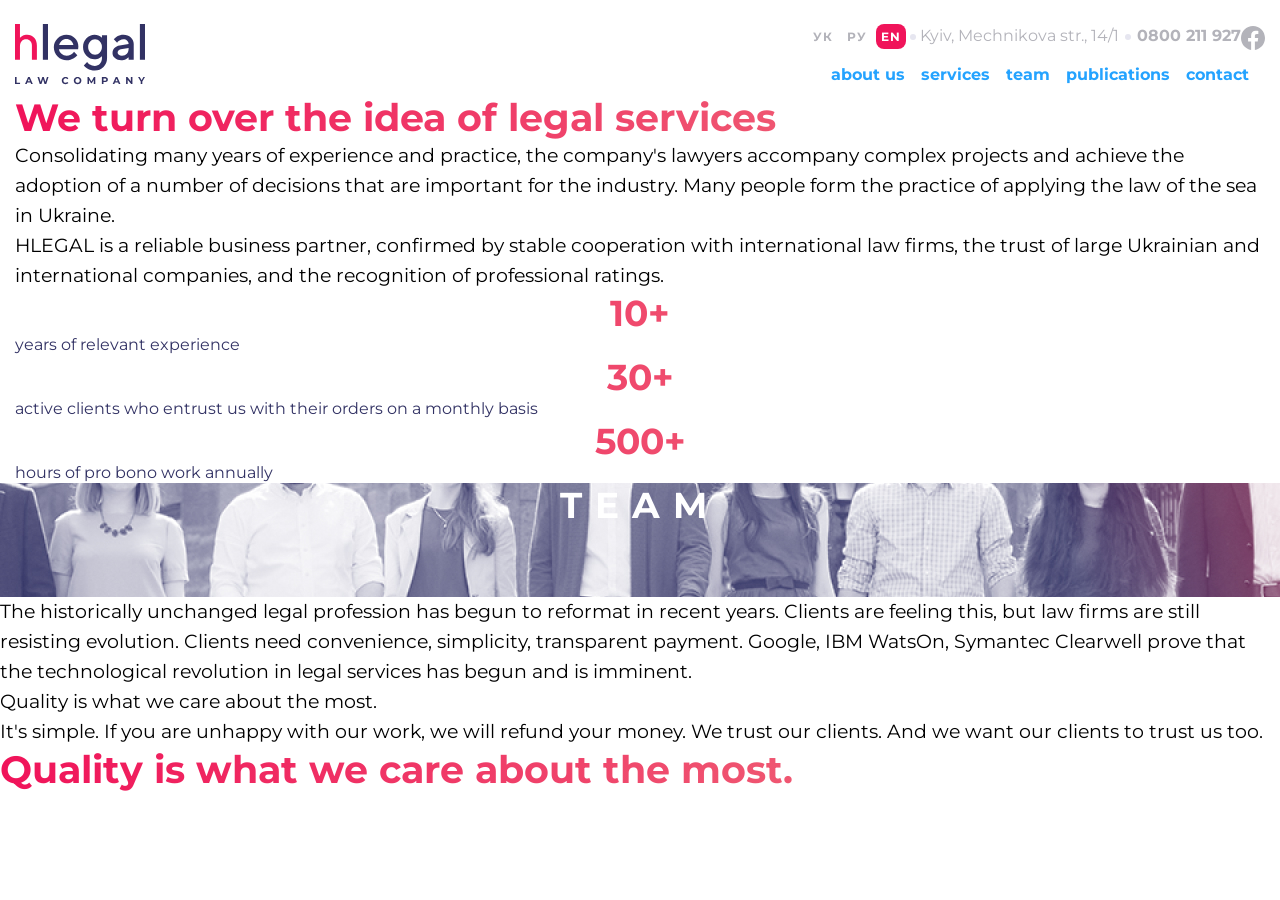
==== commit b3fa4c22: "added second page" ====
--- a/app/second.html
+++ b/app/second.html
@@ -10,45 +10,54 @@
 
 <body class="body">
     <div class="bg-white">
-        <div class="container">
-            <header class="header">
+        
+            <header class="header container-header">
                 <div class="header__line">
-                    <div class="bg-greyish">1</div>
+                    <div class="bg-on-white">1</div>
                     <div class="header__language">
-                        <a href="#" class="header__language-switch">ук</a>
-                        <a href="#" class="header__language-switch">ру</a>
-                        <a href="#" class="header__language-switch">en</a>
+                        <a href="#" class="header__language-switch-grey">ук</a>
+                        <a href="#" class="header__language-switch-grey">ру</a>
+                        <a href="#" class="header__language-switch-grey header__language-switch-grey--active">en</a>
                     </div>
-                    <div class="header__address">Kyiv, Mechnikova str., 14/1</div>
-                    <a href="tel:+0800211927" class="header__phone">0800 211 927</a>
+                    <div class="header__address-grey">Kyiv, Mechnikova str., 14/1</div>
+                    <a href="tel:+0800211927" class="header__phone-grey">0800 211 927</a>
                     <a href="#" class="header__facebook">
-                        <svg width="24" height="25" viewBox="0 0 24 25" fill="none" xmlns="http://www.w3.org/2000/svg">
-                            <path d="M24 12.5733C24 5.90541 18.6274 0.5 12 0.5C5.37258 0.5 0 5.90541 0 12.5733C0 18.5995 4.38823 23.5943 10.125 24.5V16.0633H7.07813V12.5733H10.125V9.91343C10.125 6.88755 11.9165 5.21615 14.6576 5.21615C15.9705 5.21615 17.3438 5.45195 17.3438 5.45195V8.42313H15.8306C14.3399 8.42313 13.875 9.35379 13.875 10.3086V12.5733H17.2031L16.6711 16.0633H13.875V24.5C19.6118 23.5943 24 18.5995 24 12.5733Z" fill="white"/>
+                        <svg width="24" height="24" viewBox="0 0 24 24" fill="none" xmlns="http://www.w3.org/2000/svg">
+                            <g clip-path="url(#clip0_22721_6686)">
+                            <path d="M24 12.0733C24 5.40541 18.6274 0 12 0C5.37258 0 0 5.40541 0 12.0733C0 18.0995 4.38823 23.0943 10.125 24V15.5633H7.07813V12.0733H10.125V9.41343C10.125 6.38755 11.9165 4.71615 14.6576 4.71615C15.9705 4.71615 17.3438 4.95195 17.3438 4.95195V7.92313H15.8306C14.3399 7.92313 13.875 8.85379 13.875 9.80857V12.0733H17.2031L16.6711 15.5633H13.875V24C19.6118 23.0943 24 18.0995 24 12.0733Z" fill="#B3B3BA"/>
+                            </g>
+                            <defs>
+                            <clipPath id="clip0_22721_6686">
+                            <rect width="24" height="24" fill="white"/>
+                            </clipPath>
+                            </defs>
                             </svg>
+                            
                     </a>
                 </div>
 
                 
                 <div class="header__logo-box">
                     <a href="#">
-                        <svg  class="header__logo" width="70" height="33" viewBox="0 0 70 33" fill="none" xmlns="http://www.w3.org/2000/svg">
-                            <path d="M2.64358 0H0V19.0926H2.64358V12.0094C2.64358 10.8111 2.94163 9.86583 3.53774 9.20012C4.13384 8.53441 4.95024 8.18824 5.96102 8.18824C6.82926 8.18824 7.55495 8.50778 8.13809 9.12024C8.72123 9.74601 9.01929 10.5315 9.01929 11.4769V19.1059H11.6758V11.4769C11.6758 9.71938 11.1964 8.3347 10.2374 7.29619C9.27846 6.25768 8.02146 5.73843 6.49233 5.73843C6.05173 5.73843 5.61114 5.79168 5.1835 5.91151C4.7429 6.03134 4.39301 6.16448 4.10792 6.31094C3.82283 6.45739 3.5507 6.61717 3.30448 6.80356C3.05826 6.98996 2.8898 7.12311 2.81205 7.20299C2.7343 7.28288 2.6695 7.33613 2.64358 7.37608V0Z" fill="#F0145A"/>
-                            <path d="M17.5856 0H14.8604V19.0767H17.5856V0Z" fill="white"/>
-                            <path d="M33.6598 13.4896L33.796 12.127C33.796 10.3011 33.1965 8.77493 31.9701 7.54857C30.7438 6.32221 29.2176 5.72266 27.3917 5.72266C25.5658 5.72266 23.9851 6.37672 22.677 7.68483C21.3689 8.99295 20.7148 10.5463 20.7148 12.3995C20.7148 14.3072 21.3962 15.9423 22.7315 17.305C24.0669 18.6676 25.6748 19.3489 27.528 19.3489C28.2365 19.3489 28.8906 19.2399 29.5446 19.0491C30.1987 18.8311 30.7438 18.6131 31.1253 18.3951C31.5341 18.1498 31.9429 17.8773 32.2971 17.5775C32.6514 17.2777 32.8967 17.0597 33.0057 16.9234C33.1147 16.7872 33.1965 16.7054 33.251 16.6236L31.4796 14.8522L31.0708 15.37C30.7983 15.6971 30.335 16.0241 29.6809 16.3784C28.9996 16.7327 28.291 16.8962 27.528 16.8962C26.4651 16.8962 25.5658 16.5691 24.8027 15.8878C24.0396 15.2065 23.5764 14.4162 23.4401 13.4896H33.6598ZM27.3917 8.03912C28.4 8.03912 29.2176 8.33889 29.8989 8.9112C30.553 9.51075 30.9618 10.2466 31.1253 11.1732H23.5491C23.7944 10.2466 24.2304 9.51075 24.9117 8.9112C25.5658 8.33889 26.4106 8.03912 27.3917 8.03912Z" fill="white"/>
-                            <path d="M46.3695 18.286C46.3695 19.4852 46.0153 20.4662 45.2794 21.2293C44.5709 21.9651 43.6715 22.3467 42.5542 22.3467C42.0637 22.3467 41.5731 22.2649 41.1098 22.1286C40.6465 21.9924 40.2922 21.8289 39.9925 21.6381C39.6927 21.4473 39.4202 21.2566 39.1476 21.0113C38.9024 20.766 38.7389 20.6025 38.6571 20.5207C38.5753 20.439 38.5208 20.3572 38.4663 20.3027L36.6949 22.0741L36.9129 22.3467C37.0492 22.5374 37.2945 22.7827 37.6215 23.0552C37.9485 23.3005 38.3301 23.573 38.7661 23.8455C39.2021 24.0908 39.7472 24.3088 40.4285 24.4996C41.1098 24.6904 41.8184 24.7994 42.5542 24.7994C44.4074 24.7994 45.9335 24.1726 47.2144 22.919C48.468 21.6381 49.0948 20.112 49.0948 18.2588V5.99518H46.3695V7.3578L45.9063 6.94902C45.6065 6.67649 45.1432 6.40397 44.4891 6.13144C43.8351 5.85892 43.1265 5.72266 42.4179 5.72266C40.7555 5.72266 39.3384 6.34946 38.112 7.63033C36.8857 8.9112 36.2861 10.4373 36.2861 12.2632C36.2861 14.0892 36.8857 15.6153 38.112 16.8962C39.3384 18.177 40.7555 18.8038 42.4179 18.8038C42.8812 18.8038 43.3173 18.7493 43.7806 18.6403C44.2166 18.5041 44.5709 18.3678 44.8707 18.2315C45.1704 18.0953 45.443 17.9318 45.6882 17.741C45.9335 17.5502 46.1243 17.414 46.1788 17.3595L46.3695 17.1687V18.286ZM39.0114 12.2632C39.0114 11.1186 39.3657 10.1648 40.1015 9.37449C40.8373 8.58417 41.7094 8.17538 42.6905 8.17538C43.6715 8.17538 44.5436 8.58417 45.2794 9.37449C45.988 10.1648 46.3695 11.1186 46.3695 12.2632C46.3695 13.4079 45.988 14.3617 45.2794 15.152C44.5436 15.9423 43.6715 16.3511 42.6905 16.3511C41.7094 16.3511 40.8373 15.9423 40.1015 15.152C39.3657 14.3617 39.0114 13.4079 39.0114 12.2632Z" fill="white"/>
-                            <path d="M63.3195 19.0764V10.6281C63.3195 9.23823 62.8017 8.06637 61.7934 7.13979C60.7851 6.18595 59.4769 5.72266 57.869 5.72266C57.2422 5.72266 56.6154 5.80441 56.0159 5.96793C55.4163 6.1587 54.9258 6.34946 54.5715 6.56748C54.2172 6.7855 53.8629 7.03078 53.5359 7.33055C53.2089 7.60308 53.0181 7.79384 52.9091 7.90285C52.8273 8.01186 52.7456 8.09362 52.6911 8.17538L54.4625 9.94679L54.8168 9.4835C55.0348 9.18372 55.4163 8.9112 55.9886 8.61142C56.5609 8.31164 57.1877 8.17538 57.869 8.17538C58.6594 8.17538 59.3134 8.42065 59.8312 8.88394C60.349 9.34724 60.5943 9.94679 60.5943 10.6281L55.8251 11.4457C54.6533 11.6364 53.6994 12.0997 53.0454 12.8356C52.364 13.5714 52.0098 14.4707 52.0098 15.5335C52.0098 16.5419 52.4458 17.414 53.3179 18.177C54.2172 18.9674 55.3073 19.3489 56.6427 19.3489C57.106 19.3489 57.542 19.2944 57.9781 19.1581C58.4413 19.0491 58.7956 18.9129 59.0954 18.7766C59.3952 18.6403 59.6677 18.4768 59.913 18.286C60.1582 18.0953 60.3218 17.959 60.4308 17.9045C60.5125 17.8228 60.567 17.741 60.5943 17.7137V19.0764H63.3195ZM57.0515 16.8962C56.3429 16.8962 55.7706 16.7327 55.3618 16.4056C54.9258 16.0786 54.735 15.6971 54.735 15.261C54.735 14.7977 54.8713 14.3889 55.1711 14.0892C55.4708 13.7894 55.8796 13.5714 56.3702 13.4896L60.5943 12.8083V13.0808C60.5943 14.3072 60.2945 15.2338 59.6677 15.9151C59.0409 16.5691 58.1688 16.8962 57.0515 16.8962Z" fill="white"/>
-                            <path d="M69.3337 0H66.6084V19.0767H69.3337V0Z" fill="white"/>
-                            <path d="M0 28.3308H0.852878V31.3211H2.70078V32.016H0V28.3308Z" fill="white"/>
-                            <path d="M8.26752 31.2263H6.5565L6.23009 32.016H5.35615L6.99873 28.3308H7.84108L9.48893 32.016H8.59393L8.26752 31.2263ZM7.99902 30.5788L7.41464 29.1678L6.83026 30.5788H7.99902Z" fill="white"/>
-                            <path d="M17.8731 28.3308L16.6675 32.016H15.7515L14.9407 29.5206L14.1036 32.016H13.1928L11.982 28.3308H12.8664L13.6982 30.921L14.5669 28.3308H15.3566L16.199 30.942L17.0571 28.3308H17.8731Z" fill="white"/>
-                            <path d="M26.9457 32.0792C26.5702 32.0792 26.2297 31.9985 25.9244 31.837C25.6225 31.6721 25.3838 31.4457 25.2084 31.1579C25.0364 30.8666 24.9504 30.5384 24.9504 30.1734C24.9504 29.8084 25.0364 29.482 25.2084 29.1942C25.3838 28.9028 25.6225 28.6765 25.9244 28.515C26.2297 28.3501 26.5719 28.2676 26.951 28.2676C27.2704 28.2676 27.5582 28.3237 27.8144 28.436C28.0741 28.5484 28.2917 28.7098 28.4672 28.9204L27.9197 29.4258C27.6705 29.138 27.3616 28.9941 26.9931 28.9941C26.7649 28.9941 26.5614 29.045 26.3824 29.1468C26.2034 29.2451 26.063 29.3837 25.9612 29.5627C25.8629 29.7417 25.8138 29.9453 25.8138 30.1734C25.8138 30.4015 25.8629 30.6051 25.9612 30.7841C26.063 30.9631 26.2034 31.1035 26.3824 31.2053C26.5614 31.3035 26.7649 31.3527 26.9931 31.3527C27.3616 31.3527 27.6705 31.207 27.9197 30.9157L28.4672 31.4211C28.2917 31.6352 28.0741 31.7984 27.8144 31.9107C27.5547 32.0231 27.2651 32.0792 26.9457 32.0792Z" fill="white"/>
-                            <path d="M33.3831 32.0792C33.0005 32.0792 32.6548 31.9967 32.3459 31.8318C32.0406 31.6668 31.8002 31.4404 31.6247 31.1526C31.4527 30.8613 31.3667 30.5349 31.3667 30.1734C31.3667 29.8119 31.4527 29.4872 31.6247 29.1994C31.8002 28.9081 32.0406 28.68 32.3459 28.515C32.6548 28.3501 33.0005 28.2676 33.3831 28.2676C33.7657 28.2676 34.1096 28.3501 34.415 28.515C34.7203 28.68 34.9607 28.9081 35.1362 29.1994C35.3117 29.4872 35.3995 29.8119 35.3995 30.1734C35.3995 30.5349 35.3117 30.8613 35.1362 31.1526C34.9607 31.4404 34.7203 31.6668 34.415 31.8318C34.1096 31.9967 33.7657 32.0792 33.3831 32.0792ZM33.3831 31.3527C33.6007 31.3527 33.7972 31.3035 33.9727 31.2053C34.1482 31.1035 34.2851 30.9631 34.3834 30.7841C34.4852 30.6051 34.5361 30.4015 34.5361 30.1734C34.5361 29.9453 34.4852 29.7417 34.3834 29.5627C34.2851 29.3837 34.1482 29.2451 33.9727 29.1468C33.7972 29.045 33.6007 28.9941 33.3831 28.9941C33.1655 28.9941 32.9689 29.045 32.7934 29.1468C32.618 29.2451 32.4793 29.3837 32.3775 29.5627C32.2793 29.7417 32.2301 29.9453 32.2301 30.1734C32.2301 30.4015 32.2793 30.6051 32.3775 30.7841C32.4793 30.9631 32.618 31.1035 32.7934 31.2053C32.9689 31.3035 33.1655 31.3527 33.3831 31.3527Z" fill="white"/>
-                            <path d="M42.0264 32.016L42.0211 29.8049L40.9366 31.6264H40.5523L39.473 29.8522V32.016H38.6728V28.3308H39.3782L40.7576 30.6209L42.1159 28.3308H42.8161L42.8266 32.016H42.0264Z" fill="white"/>
-                            <path d="M47.9285 28.3308C48.2549 28.3308 48.5374 28.3852 48.7761 28.494C49.0183 28.6028 49.2043 28.7572 49.3342 28.9573C49.464 29.1573 49.529 29.3942 49.529 29.668C49.529 29.9382 49.464 30.1751 49.3342 30.3787C49.2043 30.5788 49.0183 30.7332 48.7761 30.842C48.5374 30.9473 48.2549 30.9999 47.9285 30.9999H47.1862V32.016H46.3333V28.3308H47.9285ZM47.8811 30.305C48.1373 30.305 48.3321 30.2506 48.4655 30.1418C48.5989 30.0295 48.6656 29.8716 48.6656 29.668C48.6656 29.4609 48.5989 29.303 48.4655 29.1942C48.3321 29.0818 48.1373 29.0257 47.8811 29.0257H47.1862V30.305H47.8811Z" fill="white"/>
-                            <path d="M55.0121 31.2263H53.3011L52.9747 32.016H52.1008L53.7433 28.3308H54.5857L56.2335 32.016H55.3385L55.0121 31.2263ZM54.7436 30.5788L54.1592 29.1678L53.5749 30.5788H54.7436Z" fill="white"/>
-                            <path d="M62.6281 28.3308V32.016H61.9279L60.0906 29.7785V32.016H59.2482V28.3308H59.9537L61.7858 30.5682V28.3308H62.6281Z" fill="white"/>
-                            <path d="M67.9013 30.7104V32.016H67.0485V30.6999L65.6217 28.3308H66.5273L67.5117 29.9681L68.4963 28.3308H69.3333L67.9013 30.7104Z" fill="white"/>
+                        <svg width="130" height="61" viewBox="0 0 130 61" fill="none" xmlns="http://www.w3.org/2000/svg">
+                            <path d="M4.95672 0H0V35.7986H4.95672V22.5177C4.95672 20.2709 5.51557 18.4984 6.63326 17.2502C7.75095 16.002 9.2817 15.353 11.1769 15.353C12.8049 15.353 14.1655 15.9521 15.2589 17.1004C16.3523 18.2738 16.9112 19.7466 16.9112 21.5191V35.8236H21.8922V21.5191C21.8922 18.2238 20.9932 15.6276 19.1951 13.6804C17.3971 11.7332 15.0402 10.7596 12.1731 10.7596C11.347 10.7596 10.5209 10.8594 9.71906 11.0841C8.89294 11.3088 8.2369 11.5584 7.70235 11.833C7.16781 12.1076 6.65756 12.4072 6.1959 12.7567C5.73424 13.1062 5.41838 13.3558 5.27259 13.5056C5.1268 13.6554 5.00532 13.7552 4.95672 13.8301V0Z" fill="#F0145A"/>
+                            <path d="M32.9726 0H27.8628V35.7689H32.9726V0Z" fill="#323264"/>
+                            <path d="M63.1114 25.293L63.3669 22.7381C63.3669 19.3145 62.2428 16.453 59.9433 14.1536C57.6439 11.8541 54.7824 10.73 51.3588 10.73C47.9352 10.73 44.9715 11.9563 42.5188 14.4091C40.0661 16.8618 38.8397 19.7744 38.8397 23.2491C38.8397 26.826 40.1172 29.8919 42.621 32.4468C45.1248 35.0017 48.1396 36.2792 51.6143 36.2792C52.9429 36.2792 54.1692 36.0748 55.3956 35.7171C56.6219 35.3083 57.6439 34.8995 58.3593 34.4907C59.1258 34.0308 59.8922 33.5199 60.5565 32.9578C61.2208 32.3957 61.6807 31.9869 61.8851 31.7314C62.0895 31.4759 62.2428 31.3226 62.345 31.1693L59.0236 27.8479L58.2571 28.8188C57.7461 29.432 56.8774 30.0452 55.6511 30.7095C54.3736 31.3737 53.0451 31.6803 51.6143 31.6803C49.6215 31.6803 47.9352 31.0671 46.5045 29.7897C45.0737 28.5122 44.205 27.0304 43.9495 25.293H63.1114ZM51.3588 15.0733C53.2495 15.0733 54.7824 15.6354 56.0599 16.7085C57.2862 17.8327 58.0527 19.2123 58.3593 20.9497H44.1539C44.6138 19.2123 45.4314 17.8327 46.7089 16.7085C47.9352 15.6354 49.5193 15.0733 51.3588 15.0733Z" fill="#323264"/>
+                            <path d="M86.9429 34.2863C86.9429 36.5347 86.2786 38.3742 84.8989 39.805C83.5704 41.1846 81.8841 41.9 79.7891 41.9C78.8693 41.9 77.9496 41.7467 77.0809 41.4912C76.2122 41.2357 75.5479 40.9291 74.9859 40.5714C74.4238 40.2137 73.9128 39.856 73.4018 39.3962C72.9419 38.9363 72.6353 38.6297 72.482 38.4764C72.3287 38.3231 72.2265 38.1698 72.1244 38.0676L68.803 41.389L69.2117 41.9C69.4672 42.2577 69.9271 42.7176 70.5403 43.2285C71.1535 43.6884 71.8689 44.1994 72.6864 44.7104C73.504 45.1703 74.526 45.5791 75.8034 45.9368C77.0809 46.2944 78.4094 46.4988 79.7891 46.4988C83.2638 46.4988 86.1253 45.3236 88.5269 42.9731C90.8774 40.5714 92.0527 37.7099 92.0527 34.2352V11.241H86.9429V13.7959L86.0742 13.0294C85.5121 12.5184 84.6434 12.0074 83.4171 11.4965C82.1907 10.9855 80.8622 10.73 79.5336 10.73C76.4166 10.73 73.7595 11.9052 71.4601 14.3069C69.1606 16.7085 68.0365 19.57 68.0365 22.9936C68.0365 26.4172 69.1606 29.2787 71.4601 31.6803C73.7595 34.0819 76.4166 35.2572 79.5336 35.2572C80.4023 35.2572 81.2199 35.155 82.0885 34.9506C82.9061 34.6951 83.5704 34.4396 84.1325 34.1841C84.6945 33.9286 85.2055 33.622 85.6654 33.2644C86.1253 32.9067 86.483 32.6512 86.5852 32.549L86.9429 32.1913V34.2863ZM73.1463 22.9936C73.1463 20.8475 73.8106 19.059 75.1903 17.5772C76.5699 16.0953 78.2051 15.3288 80.0446 15.3288C81.8841 15.3288 83.5193 16.0953 84.8989 17.5772C86.2275 19.059 86.9429 20.8475 86.9429 22.9936C86.9429 25.1397 86.2275 26.9282 84.8989 28.41C83.5193 29.8919 81.8841 30.6583 80.0446 30.6583C78.2051 30.6583 76.5699 29.8919 75.1903 28.41C73.8106 26.9282 73.1463 25.1397 73.1463 22.9936Z" fill="#323264"/>
+                            <path d="M118.724 35.7682V19.9277C118.724 17.3217 117.753 15.1244 115.863 13.3871C113.972 11.5987 111.519 10.73 108.504 10.73C107.329 10.73 106.154 10.8833 105.03 11.1899C103.906 11.5476 102.986 11.9052 102.321 12.314C101.657 12.7228 100.993 13.1827 100.38 13.7448C99.7666 14.2558 99.4089 14.6135 99.2045 14.8179C99.0512 15.0222 98.8979 15.1755 98.7957 15.3288L102.117 18.6502L102.781 17.7816C103.19 17.2195 103.906 16.7085 104.979 16.1464C106.052 15.5843 107.227 15.3288 108.504 15.3288C109.986 15.3288 111.213 15.7887 112.183 16.6574C113.154 17.5261 113.614 18.6502 113.614 19.9277L104.672 21.4606C102.475 21.8183 100.686 22.687 99.46 24.0667C98.1825 25.4463 97.5182 27.1326 97.5182 29.1254C97.5182 31.016 98.3358 32.6512 99.971 34.0819C101.657 35.5638 103.701 36.2792 106.205 36.2792C107.074 36.2792 107.891 36.177 108.709 35.9215C109.577 35.7171 110.242 35.4616 110.804 35.2061C111.366 34.9506 111.877 34.644 112.337 34.2863C112.797 33.9287 113.103 33.6732 113.308 33.571C113.461 33.4177 113.563 33.2644 113.614 33.2133V35.7682H118.724ZM106.971 31.6803C105.643 31.6803 104.57 31.3737 103.803 30.7606C102.986 30.1474 102.628 29.432 102.628 28.6144C102.628 27.7457 102.884 26.9793 103.446 26.4172C104.008 25.8551 104.774 25.4463 105.694 25.293L113.614 24.0156V24.5265C113.614 26.826 113.052 28.5633 111.877 29.8408C110.702 31.0671 109.066 31.6803 106.971 31.6803Z" fill="#323264"/>
+                            <path d="M130 0H124.89V35.7689H130V0Z" fill="#323264"/>
+                            <path d="M0 53.1185H1.59915V58.7253H5.06396V60.0283H0V53.1185Z" fill="#323264"/>
+                            <path d="M15.5016 58.5477H12.2934L11.6814 60.0283H10.0428L13.1226 53.1185H14.702L17.7917 60.0283H16.1136L15.5016 58.5477ZM14.9982 57.3335L13.9025 54.688L12.8067 57.3335H14.9982Z" fill="#323264"/>
+                            <path d="M33.5121 53.1185L31.2516 60.0283H29.534L28.0138 55.3494L26.4443 60.0283H24.7366L22.4662 53.1185H24.1245L25.6842 57.9751L27.313 53.1185H28.7937L30.3731 58.0146L31.9821 53.1185H33.5121Z" fill="#323264"/>
+                            <path d="M50.5232 60.1468C49.819 60.1468 49.1807 59.9954 48.6082 59.6927C48.0422 59.3834 47.5947 58.959 47.2657 58.4193C46.9432 57.8731 46.782 57.2578 46.782 56.5734C46.782 55.889 46.9432 55.277 47.2657 54.7373C47.5947 54.1911 48.0422 53.7667 48.6082 53.464C49.1807 53.1547 49.8223 53 50.5331 53C51.1319 53 51.6716 53.1053 52.152 53.3159C52.6389 53.5265 53.047 53.8292 53.376 54.224L52.3494 55.1717C51.8821 54.6321 51.303 54.3622 50.612 54.3622C50.1843 54.3622 49.8026 54.4577 49.467 54.6485C49.1313 54.8328 48.8681 55.0927 48.6773 55.4283C48.493 55.764 48.4009 56.1456 48.4009 56.5734C48.4009 57.0012 48.493 57.3828 48.6773 57.7185C48.8681 58.0541 49.1313 58.3173 49.467 58.5082C49.8026 58.6924 50.1843 58.7846 50.612 58.7846C51.303 58.7846 51.8821 58.5115 52.3494 57.9653L53.376 58.9129C53.047 59.3143 52.6389 59.6203 52.152 59.8309C51.665 60.0415 51.1221 60.1468 50.5232 60.1468Z" fill="#323264"/>
+                            <path d="M62.5933 60.1468C61.876 60.1468 61.2278 59.9922 60.6487 59.6829C60.0761 59.3736 59.6253 58.9491 59.2963 58.4095C58.9738 57.8632 58.8126 57.2512 58.8126 56.5734C58.8126 55.8956 58.9738 55.2868 59.2963 54.7472C59.6253 54.201 60.0761 53.7733 60.6487 53.464C61.2278 53.1547 61.876 53 62.5933 53C63.3106 53 63.9555 53.1547 64.5281 53.464C65.1006 53.7733 65.5514 54.201 65.8804 54.7472C66.2095 55.2868 66.374 55.8956 66.374 56.5734C66.374 57.2512 66.2095 57.8632 65.8804 58.4095C65.5514 58.9491 65.1006 59.3736 64.5281 59.6829C63.9555 59.9922 63.3106 60.1468 62.5933 60.1468ZM62.5933 58.7846C63.0013 58.7846 63.3698 58.6924 63.6989 58.5082C64.0279 58.3173 64.2846 58.0541 64.4688 57.7185C64.6597 57.3828 64.7551 57.0012 64.7551 56.5734C64.7551 56.1456 64.6597 55.764 64.4688 55.4283C64.2846 55.0927 64.0279 54.8328 63.6989 54.6485C63.3698 54.4577 63.0013 54.3622 62.5933 54.3622C62.1853 54.3622 61.8168 54.4577 61.4877 54.6485C61.1587 54.8328 60.8987 55.0927 60.7079 55.4283C60.5236 55.764 60.4315 56.1456 60.4315 56.5734C60.4315 57.0012 60.5236 57.3828 60.7079 57.7185C60.8987 58.0541 61.1587 58.3173 61.4877 58.5082C61.8168 58.6924 62.1853 58.7846 62.5933 58.7846Z" fill="#323264"/>
+                            <path d="M78.7995 60.0283L78.7896 55.8824L76.7561 59.2979H76.0355L74.0119 55.9713V60.0283H72.5115V53.1185H73.8342L76.4205 57.4125L78.9673 53.1185H80.2802L80.2999 60.0283H78.7995Z" fill="#323264"/>
+                            <path d="M89.8659 53.1185C90.478 53.1185 91.0077 53.2205 91.4552 53.4245C91.9093 53.6285 92.2581 53.918 92.5016 54.2931C92.7451 54.6682 92.8668 55.1125 92.8668 55.6258C92.8668 56.1325 92.7451 56.5767 92.5016 56.9584C92.2581 57.3335 91.9093 57.623 91.4552 57.8271C91.0077 58.0245 90.478 58.1232 89.8659 58.1232H88.4741V60.0283H86.8749V53.1185H89.8659ZM89.7771 56.8202C90.2575 56.8202 90.6227 56.7182 90.8728 56.5142C91.1229 56.3036 91.2479 56.0074 91.2479 55.6258C91.2479 55.2375 91.1229 54.9414 90.8728 54.7373C90.6227 54.5268 90.2575 54.4215 89.7771 54.4215H88.4741V56.8202H89.7771Z" fill="#323264"/>
+                            <path d="M103.148 58.5477H99.9396L99.3276 60.0283H97.6889L100.769 53.1185H102.348L105.438 60.0283H103.76L103.148 58.5477ZM102.644 57.3335L101.549 54.688L100.453 57.3335H102.644Z" fill="#323264"/>
+                            <path d="M117.428 53.1185V60.0283H116.115L112.67 55.8331V60.0283H111.09V53.1185H112.413L115.848 57.3137V53.1185H117.428Z" fill="#323264"/>
+                            <path d="M127.315 57.5803V60.0283H125.716V57.5605L123.041 53.1185H124.739L126.585 56.1884L128.43 53.1185H130L127.315 57.5803Z" fill="#323264"/>
                             </svg>
+                            
                                                 
                     </a>
                     <div class="header__extra">extra</div>
@@ -56,23 +65,66 @@
 
                 
                 <nav class="header__main-menu">
-                    <button type="button" class="header__menu-btn">
-                        <svg width="32" height="32" viewBox="0 0 32 33" fill="none" xmlns="http://www.w3.org/2000/svg">
-                            <path d="M7 10.5H25" stroke="white" stroke-width="2"/>
-                            <path d="M7 16.5H25" stroke="white" stroke-width="2"/>
-                            <path d="M7 22.5H25" stroke="white" stroke-width="2"/>
-                            </svg>                 
+                    <button type="button" class="header__menu-btn-grey">
+                        <svg width="32" height="32" viewBox="0 0 32 32" fill="none" xmlns="http://www.w3.org/2000/svg">
+                            <path d="M7 10H25" stroke="#323264" stroke-width="2"/>
+                            <path d="M7 16H25" stroke="#323264" stroke-width="2"/>
+                            <path d="M7 22H25" stroke="#323264" stroke-width="2"/>
+                            </svg>
+                                            
                     </button>
                     <ul class="header__menu-list">
-                        <li><a href="#" class="header__menu-name">about us</a></li>
-                        <li><a href="#" class="header__menu-name">services</a></li>
-                        <li><a href="#" class="header__menu-name">team</a></li>
-                        <li><a href="#" class="header__menu-name">publications</a></li>
-                        <li><a href="#" class="header__menu-name">contact</a></li>
+                        <li><a href="#" class="header__menu-name-blue">about us</a></li>
+                        <li><a href="#" class="header__menu-name-blue">services</a></li>
+                        <li><a href="#" class="header__menu-name-blue">team</a></li>
+                        <li><a href="#" class="header__menu-name-blue">publications</a></li>
+                        <li><a href="#" class="header__menu-name-blue">contact</a></li>
                     </ul>
                 </nav>
+ 
+            </header>
 
-            </header>
-        </div>
+            <main class="main-about">
+                <section class="pros container">
+                    <article class="pros__info">
+                        <h2 class="pros-title title">We turn over the idea of legal services</h2>
+                        <div class="pros__text">
+                            <p class="pros__text-about">Consolidating many years of experience and practice, the company's lawyers accompany complex projects and achieve the adoption of a number of decisions that are important for the industry. Many people form the practice of applying the law of the sea in Ukraine.</p>
+                            <p class="pros__text-about">HLEGAL is a reliable business partner, confirmed by stable cooperation with international law firms, the trust of large Ukrainian and international companies, and the recognition of professional ratings.</p>
+                        </div>
+                    </article>
+                    <article class="pros__graph">
+                        <div class="pros__graph-item">
+                            <h3 class="pros__graph-number">10+</h3>
+                            <p class="pros__graph-info">years of relevant experience</p>
+                        </div>
+                        <div class="pros__graph-item">
+                            <h3 class="pros__graph-number">30+</h3>
+                            <p class="pros__graph-info">active clients who entrust us with their orders on a monthly basis</p>
+                        </div>
+                        <div class="pros__graph-item">
+                            <h3 class="pros__graph-number">500+</h3>
+                            <p class="pros__graph-info">hours of pro bono work annually</p>
+                        </div>
+                    </article>
+                </section>
+
+                <section class="team-bg">
+                    <h1 class="team">Team</h1>
+                </section>
+
+                <section class="team__about">
+                    <article class="team__about-info">
+                        <p class="pros__text-about">The historically unchanged legal profession has begun to reformat in recent years. Clients are feeling this, but law firms are still resisting evolution. Clients need convenience, simplicity, transparent payment. Google, IBM WatsOn, Symantec Clearwell prove that the technological revolution in legal services has begun and is imminent.</p>
+                        <p class="pros__text-about">Quality is what we care about the most.</p>
+                        <p class="pros__text-about">It's simple. If you are unhappy with our work, we will refund your money. We trust our clients. And we want our clients to trust us too.</p>
+                    </article>
+                    <article class="team__about-title">
+                        <h2 class="title">Quality is what we care about the most.</h2>
+                    </article>
+                </section>
+            
+            </main>
+       
     </div>
 </body>
--- a/app/css/style.css
+++ b/app/css/style.css
@@ -215,6 +215,12 @@
   background-size: auto 100%;
 }
 
+.team-bg {
+  background-image: url(../img/about-bg.jpg);
+  background-repeat: no-repeat;
+  background-position: center;
+}
+
 input, textarea, select, button {
   font: inherit;
 }
@@ -246,7 +252,7 @@
   position: relative;
 }
 
-.header__address, .header__facebook {
+.header__address, .header__address-grey, .header__facebook {
   display: none;
 }
 
@@ -311,6 +317,40 @@
   border-radius: 8px;
 }
 
+.header__language-switch--active {
+  background-color: #F0145A;
+  border-radius: 8px;
+}
+
+.header__language-switch-grey {
+  font-weight: 700;
+  font-size: 12px;
+  line-height: 15px;
+  text-align: center;
+  letter-spacing: 1px;
+  color: #b3b3ba;
+  text-transform: uppercase;
+  text-decoration: none;
+  padding: 5px 5px;
+}
+
+.header__language-switch-grey:focus {
+  background-color: #F0145A;
+  border-radius: 8px;
+  color: #FFFFFF;
+}
+
+.header__language-switch-grey:hover {
+  background: grey;
+  border-radius: 8px;
+}
+
+.header__language-switch-grey--active {
+  background-color: #F0145A;
+  border-radius: 8px;
+  color: #FFFFFF;
+}
+
 .header__extra {
   display: none;
 }
@@ -326,6 +366,20 @@
 }
 
 .header__phone:hover {
+  color: #F0145A;
+}
+
+.header__phone-grey {
+  font-weight: 700;
+  font-size: 16px;
+  line-height: 20px;
+  text-align: right;
+  color: #B3B3BA;
+  text-decoration: none;
+  z-index: 1;
+}
+
+.header__phone-grey:hover {
   color: #F0145A;
 }
 
@@ -366,6 +420,21 @@
   vertical-align: middle;
 }
 
+.header__menu-btn-grey {
+  background: none;
+  border: none;
+  cursor: pointer;
+}
+
+.header__menu-btn-grey:hover {
+  background: #E6E6F0;
+  border-radius: 8px;
+}
+
+.header__menu-btn-grey svg {
+  vertical-align: middle;
+}
+
 .header__menu-name {
   color: #24A3FF;
 }
@@ -376,7 +445,7 @@
     grid-template-rows: -webkit-min-content -webkit-min-content -webkit-min-content;
     grid-template-rows: min-content min-content min-content;
   }
-  .header__address, .header__facebook, .header__menu-list {
+  .header__address, .header__address-grey, .header__facebook, .header__menu-list {
     display: block;
   }
   .header__facebook:hover svg path {
@@ -390,6 +459,22 @@
     color: #FFFFFF;
   }
   .header__address::after {
+    content: "";
+    display: inline-block;
+    background: #E6E6F0;
+    border-radius: 50%;
+    height: 6px;
+    width: 6px;
+    vertical-align: middle;
+    margin: 0 6px 0;
+  }
+  .header__address-grey {
+    font-size: 16px;
+    line-height: 20px;
+    text-align: right;
+    color: #B3B3BA;
+  }
+  .header__address-grey::after {
     content: "";
     display: inline-block;
     background: #E6E6F0;
@@ -491,7 +576,7 @@
     display: flex;
     padding: 20px 0 18px;
   }
-  .header__menu-btn {
+  .header__menu-btn, .header__menu-btn-grey {
     display: none;
   }
   .header__logo {
@@ -507,6 +592,19 @@
     padding-bottom: 3px;
   }
   .header__menu-name:active {
+    color: #F0145A;
+    border-bottom: 2px solid #F0145A;
+    padding-bottom: 3px;
+  }
+  .header__menu-name-blue {
+    margin-right: 16px;
+    color: #24A3FF;
+  }
+  .header__menu-name-blue:hover {
+    border-bottom: 2px solid #24A3FF;
+    padding-bottom: 3px;
+  }
+  .header__menu-name-blue:active {
     color: #F0145A;
     border-bottom: 2px solid #F0145A;
     padding-bottom: 3px;
@@ -541,7 +639,7 @@
     margin: 0 5px 0 6px;
   }
   .header__language::after {
-    margin: 0 2px 0 0;
+    margin: 0 4px 0 0;
   }
   .header__address::after {
     margin: 0 7px 0 6px;
@@ -1550,7 +1648,7 @@
   background: #FFFFFF;
 }
 
-.bg-greyish .bg-grey {
+.bg-on-white {
   position: absolute;
   font-size: 0;
   width: 100%;
@@ -1562,9 +1660,46 @@
 }
 
 @media screen and (min-width: 768px) {
-  .bg-greyish .bg-grey {
+  .bg-on-white {
     display: none;
   }
 }
 
+.pros__text-about {
+  font-weight: 400;
+  font-size: 19px;
+  line-height: 30px;
+  color: #000000;
+}
+
+.pros__graph-number {
+  font-weight: 700;
+  font-size: 36px;
+  line-height: 44px;
+  text-align: center;
+  background: linear-gradient(90.13deg, #F0145A 0.84%, #EF8080 99.96%);
+  -webkit-background-clip: text;
+  -webkit-text-fill-color: transparent;
+  background-clip: text;
+  text-fill-color: transparent;
+}
+
+.pros__graph-info {
+  font-size: 16px;
+  line-height: 20px;
+  color: #323264;
+}
+
+.team {
+  font-weight: 700;
+  font-size: 36px;
+  line-height: 44px;
+  text-align: center;
+  letter-spacing: 13px;
+  text-transform: uppercase;
+  color: #FFFFFF;
+  display: block;
+  height: 114px;
+}
+
 /*# sourceMappingURL=style.css.map */
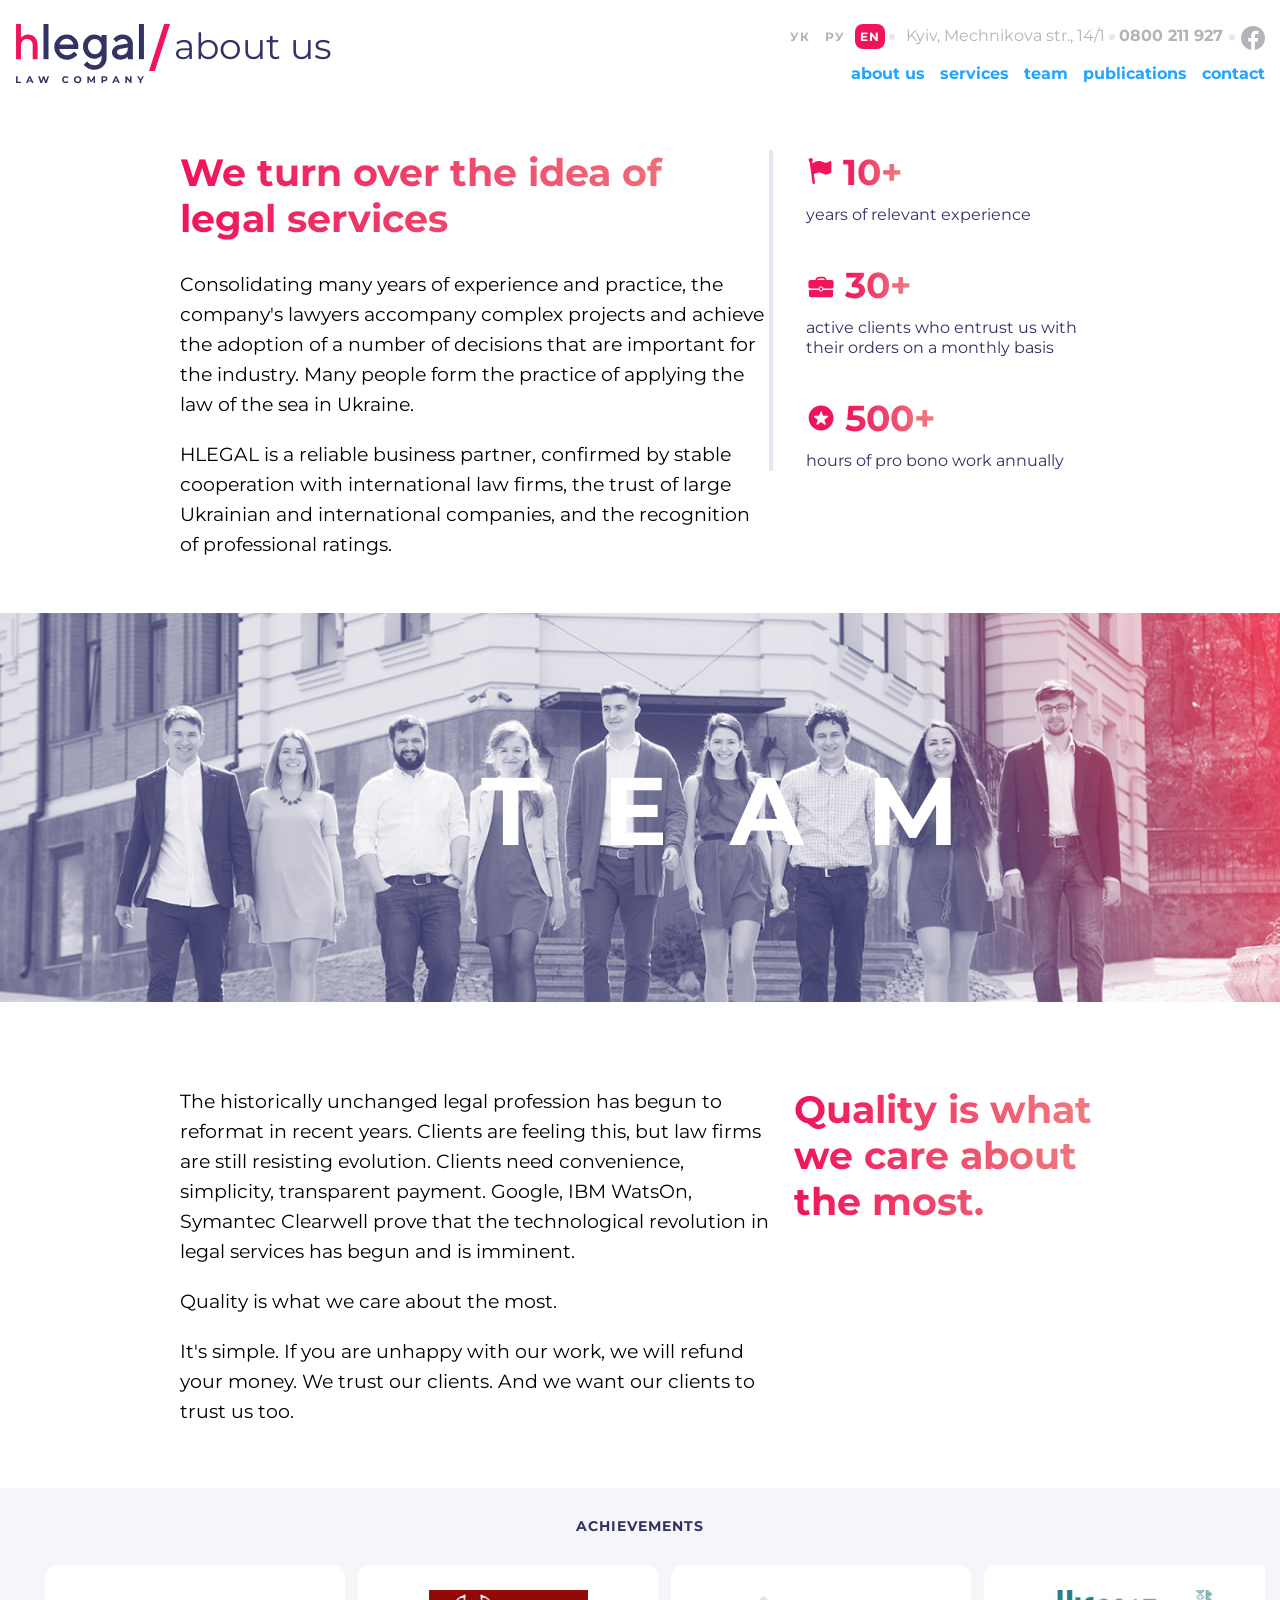
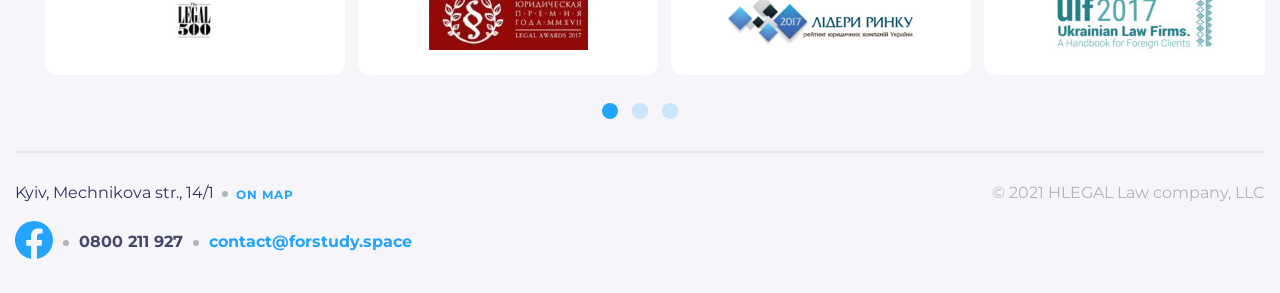
==== commit 86f011f8: "all page about + pixel perfect" ====
--- a/app/second.html
+++ b/app/second.html
@@ -39,7 +39,7 @@
                 
                 <div class="header__logo-box">
                     <a href="#">
-                        <svg width="130" height="61" viewBox="0 0 130 61" fill="none" xmlns="http://www.w3.org/2000/svg">
+                        <svg class="header__logo-grey" width="130" height="61" viewBox="0 0 130 61" fill="none" xmlns="http://www.w3.org/2000/svg">
                             <path d="M4.95672 0H0V35.7986H4.95672V22.5177C4.95672 20.2709 5.51557 18.4984 6.63326 17.2502C7.75095 16.002 9.2817 15.353 11.1769 15.353C12.8049 15.353 14.1655 15.9521 15.2589 17.1004C16.3523 18.2738 16.9112 19.7466 16.9112 21.5191V35.8236H21.8922V21.5191C21.8922 18.2238 20.9932 15.6276 19.1951 13.6804C17.3971 11.7332 15.0402 10.7596 12.1731 10.7596C11.347 10.7596 10.5209 10.8594 9.71906 11.0841C8.89294 11.3088 8.2369 11.5584 7.70235 11.833C7.16781 12.1076 6.65756 12.4072 6.1959 12.7567C5.73424 13.1062 5.41838 13.3558 5.27259 13.5056C5.1268 13.6554 5.00532 13.7552 4.95672 13.8301V0Z" fill="#F0145A"/>
                             <path d="M32.9726 0H27.8628V35.7689H32.9726V0Z" fill="#323264"/>
                             <path d="M63.1114 25.293L63.3669 22.7381C63.3669 19.3145 62.2428 16.453 59.9433 14.1536C57.6439 11.8541 54.7824 10.73 51.3588 10.73C47.9352 10.73 44.9715 11.9563 42.5188 14.4091C40.0661 16.8618 38.8397 19.7744 38.8397 23.2491C38.8397 26.826 40.1172 29.8919 42.621 32.4468C45.1248 35.0017 48.1396 36.2792 51.6143 36.2792C52.9429 36.2792 54.1692 36.0748 55.3956 35.7171C56.6219 35.3083 57.6439 34.8995 58.3593 34.4907C59.1258 34.0308 59.8922 33.5199 60.5565 32.9578C61.2208 32.3957 61.6807 31.9869 61.8851 31.7314C62.0895 31.4759 62.2428 31.3226 62.345 31.1693L59.0236 27.8479L58.2571 28.8188C57.7461 29.432 56.8774 30.0452 55.6511 30.7095C54.3736 31.3737 53.0451 31.6803 51.6143 31.6803C49.6215 31.6803 47.9352 31.0671 46.5045 29.7897C45.0737 28.5122 44.205 27.0304 43.9495 25.293H63.1114ZM51.3588 15.0733C53.2495 15.0733 54.7824 15.6354 56.0599 16.7085C57.2862 17.8327 58.0527 19.2123 58.3593 20.9497H44.1539C44.6138 19.2123 45.4314 17.8327 46.7089 16.7085C47.9352 15.6354 49.5193 15.0733 51.3588 15.0733Z" fill="#323264"/>
@@ -56,11 +56,15 @@
                             <path d="M103.148 58.5477H99.9396L99.3276 60.0283H97.6889L100.769 53.1185H102.348L105.438 60.0283H103.76L103.148 58.5477ZM102.644 57.3335L101.549 54.688L100.453 57.3335H102.644Z" fill="#323264"/>
                             <path d="M117.428 53.1185V60.0283H116.115L112.67 55.8331V60.0283H111.09V53.1185H112.413L115.848 57.3137V53.1185H117.428Z" fill="#323264"/>
                             <path d="M127.315 57.5803V60.0283H125.716V57.5605L123.041 53.1185H124.739L126.585 56.1884L128.43 53.1185H130L127.315 57.5803Z" fill="#323264"/>
-                            </svg>
+                        </svg>
                             
-                                                
+                                       
                     </a>
-                    <div class="header__extra">extra</div>
+                    <svg class="slash" width="21" height="47" viewBox="0 0 21 47" fill="none" xmlns="http://www.w3.org/2000/svg">
+                        <path fill-rule="evenodd" clip-rule="evenodd" d="M15.1752 0H21L5.82482 47H0L15.1752 0Z" fill="#F0145A"/>
+                        </svg>
+                        
+                    <div class="header__extra">about us</div>
                 </div>
 
                 
@@ -85,7 +89,7 @@
             </header>
 
             <main class="main-about">
-                <section class="pros container">
+                <section class="pros container--xxl">
                     <article class="pros__info">
                         <h2 class="pros-title title">We turn over the idea of legal services</h2>
                         <div class="pros__text">
@@ -94,16 +98,42 @@
                         </div>
                     </article>
                     <article class="pros__graph">
+                        <div class="pros__graph-item pros__graph-space">
+                            <div class="pros__graph-title">
+                                <p class="pros__pic">
+                                    <svg width="24" height="28" viewBox="0 0 24 28" fill="none" xmlns="http://www.w3.org/2000/svg">
+                                        <path d="M23.1135 4.3054C22.9445 4.1374 22.7455 4.0529 22.5155 4.0529C22.401 4.0529 22.1595 4.1469 21.7925 4.3324C21.425 4.5184 21.035 4.7254 20.6245 4.9564C20.213 5.1859 19.726 5.3939 19.164 5.5799C18.6025 5.7654 18.0825 5.8594 17.604 5.8594C17.162 5.8594 16.772 5.7754 16.436 5.6069C15.3215 5.0849 14.352 4.6954 13.529 4.4384C12.706 4.1819 11.821 4.0529 10.8735 4.0529C9.2375 4.0529 7.374 4.5849 5.285 5.6469C4.854 5.8619 4.545 6.0284 4.345 6.1504L4.1465 4.6949C4.595 4.3054 4.8845 3.7379 4.8845 3.0974C4.8845 1.9239 3.9335 0.9729 2.76 0.9729C1.5865 0.9729 0.635498 1.9239 0.635498 3.0974C0.635498 3.8629 1.0445 4.5284 1.6515 4.9024L4.5215 25.9474C4.607 26.5739 5.143 27.0284 5.7585 27.0284C5.8145 27.0284 5.8715 27.0249 5.929 27.0174C6.613 26.9234 7.092 26.2939 6.9985 25.6099L5.845 17.1514C7.938 16.1129 9.7485 15.5894 11.2715 15.5894C11.918 15.5894 12.5485 15.6859 13.163 15.8809C13.778 16.0764 14.2895 16.2884 14.6965 16.5179C15.1035 16.7479 15.584 16.9609 16.1365 17.1549C16.69 17.3499 17.2365 17.4474 17.776 17.4474C19.139 17.4474 20.7715 16.9339 22.674 15.9074C22.913 15.7834 23.088 15.6614 23.1985 15.5419C23.309 15.4224 23.3645 15.2524 23.3645 15.0314V4.9029C23.3645 4.6734 23.281 4.4739 23.1135 4.3054Z" fill="#F0145A"/>
+                                        </svg>
+                                        
+                                </p>
+                                <h3 class="pros__graph-number">10+</h3>
+                            </div>
+                            <p class="pros__graph-info">years of relevant experience</p>
+                        </div>
+                        <div class="pros__graph-item pros__graph-space">
+                            <div class="pros__graph-title">
+                                <p class="pros__pic">
+                                    <svg width="26" height="22" viewBox="0 0 26 22" fill="none" xmlns="http://www.w3.org/2000/svg">
+                                        <path d="M14.2319 13.332V12.774C14.2319 12.0935 13.6804 11.542 13.0004 11.542C12.3199 11.542 11.7684 12.0935 11.7684 12.774V13.332C11.7684 14.0125 12.3199 14.564 13.0004 14.564C13.6799 14.564 14.2319 14.0125 14.2319 13.332Z" fill="#F0145A"/>
+                                        <path d="M15.077 14.0136C14.804 14.9071 13.9815 15.5631 13.0005 15.5631C12.019 15.5631 11.1965 14.9071 10.9235 14.0136H2.43898C1.90348 14.0136 1.39748 13.8891 0.943481 13.6731V19.3066C0.943481 20.4066 1.84348 21.3066 2.94348 21.3066H23.0565C24.1565 21.3066 25.0565 20.4066 25.0565 19.3066V13.6736C24.602 13.8896 24.0965 14.0141 23.561 14.0141H15.077V14.0136Z" fill="#F0145A"/>
+                                        <path d="M23.4775 3.8976H18.677C18.387 2.0846 16.8165 0.693604 14.923 0.693604H11.0765C9.18297 0.693604 7.61297 2.0846 7.32247 3.8976H2.52247C1.37647 3.8976 0.438965 4.7976 0.438965 5.8976V10.5141C0.438965 11.6186 1.33447 12.5141 2.43897 12.5141H10.829C10.8575 11.9386 11.1045 11.4216 11.495 11.0476C11.507 11.0361 11.521 11.0271 11.5335 11.0161C11.62 10.9366 11.71 10.8616 11.8085 10.7966C11.8435 10.7731 11.8835 10.7571 11.92 10.7361C12.001 10.6896 12.081 10.6411 12.1685 10.6051C12.237 10.5766 12.311 10.5601 12.383 10.5386C12.445 10.5201 12.504 10.4956 12.5685 10.4826C12.708 10.4541 12.8525 10.4391 13 10.4391C13.148 10.4391 13.292 10.4546 13.4315 10.4826C13.4955 10.4956 13.5545 10.5201 13.6165 10.5386C13.6885 10.5601 13.7625 10.5766 13.831 10.6056C13.918 10.6416 13.9975 10.6896 14.0785 10.7361C14.1155 10.7576 14.1555 10.7736 14.191 10.7971C14.2895 10.8616 14.379 10.9366 14.4655 11.0161C14.478 11.0276 14.4925 11.0366 14.5045 11.0486C14.8955 11.4226 15.142 11.9396 15.1705 12.5151H23.5605C24.665 12.5151 25.5605 11.6196 25.5605 10.5151V5.8986C25.561 4.7976 24.6235 3.8976 23.4775 3.8976ZM9.24797 3.8976C9.50297 3.1271 10.2215 2.5656 11.0765 2.5656H14.923C15.778 2.5656 16.4965 3.1271 16.7515 3.8976H9.24797Z" fill="#F0145A"/>
+                                        </svg>
+                                        
+                                </p>
+                                <h3 class="pros__graph-number">30+</h3>
+                            </div>
+                            <p class="pros__graph-info">active clients who entrust us with their orders on a monthly basis</p>
+                        </div>
                         <div class="pros__graph-item">
-                            <h3 class="pros__graph-number">10+</h3>
-                            <p class="pros__graph-info">years of relevant experience</p>
-                        </div>
-                        <div class="pros__graph-item">
-                            <h3 class="pros__graph-number">30+</h3>
-                            <p class="pros__graph-info">active clients who entrust us with their orders on a monthly basis</p>
-                        </div>
-                        <div class="pros__graph-item">
-                            <h3 class="pros__graph-number">500+</h3>
+                            <div class="pros__graph-title">
+                                <p class="pros__pic">
+                                    <svg width="26" height="26" viewBox="0 0 26 26" fill="none" xmlns="http://www.w3.org/2000/svg">
+                                        <path d="M13.0971 0.552979C6.25258 0.552979 0.684082 6.12148 0.684082 12.966C0.684082 19.811 6.25258 25.38 13.0971 25.38C19.9416 25.38 25.5101 19.811 25.5101 12.966C25.5106 6.12148 19.9421 0.552979 13.0971 0.552979ZM19.9556 12.0585V12.059L16.3621 14.659L17.7461 18.889C17.7681 18.955 17.7796 19.0255 17.7796 19.0975C17.7796 19.467 17.4806 19.767 17.1111 19.767C16.9641 19.767 16.8291 19.72 16.7191 19.6405L13.0976 17.021L9.47608 19.6405C9.36608 19.72 9.23108 19.767 9.08458 19.767C8.71458 19.767 8.41508 19.4675 8.41508 19.0975C8.41508 19.025 8.42708 18.955 8.44908 18.889L9.83358 14.659L6.24008 12.059V12.0585C6.07208 11.9375 5.96308 11.74 5.96308 11.517C5.96308 11.1475 6.26208 10.8485 6.63208 10.8485H11.0806L12.4581 6.63798C12.5421 6.36448 12.7966 6.16548 13.0981 6.16548C13.3991 6.16548 13.6541 6.36448 13.7376 6.63798L15.1151 10.8485H19.5636C19.9331 10.8485 20.2326 11.1475 20.2326 11.517C20.2321 11.74 20.1231 11.9375 19.9556 12.0585Z" fill="#F0145A"/>
+                                        </svg>
+                                        
+                                </p>
+                                <h3 class="pros__graph-number">500+</h3>
+                            </div>
                             <p class="pros__graph-info">hours of pro bono work annually</p>
                         </div>
                     </article>
@@ -113,9 +143,9 @@
                     <h1 class="team">Team</h1>
                 </section>
 
-                <section class="team__about">
+                <section class="team__about container--xxl">
                     <article class="team__about-info">
-                        <p class="pros__text-about">The historically unchanged legal profession has begun to reformat in recent years. Clients are feeling this, but law firms are still resisting evolution. Clients need convenience, simplicity, transparent payment. Google, IBM WatsOn, Symantec Clearwell prove that the technological revolution in legal services has begun and is imminent.</p>
+                        <p class="pros__text-about pros__text-0">The historically unchanged legal profession has begun to reformat in recent years. Clients are feeling this, but law firms are still resisting evolution. Clients need convenience, simplicity, transparent payment. Google, IBM WatsOn, Symantec Clearwell prove that the technological revolution in legal services has begun and is imminent.</p>
                         <p class="pros__text-about">Quality is what we care about the most.</p>
                         <p class="pros__text-about">It's simple. If you are unhappy with our work, we will refund your money. We trust our clients. And we want our clients to trust us too.</p>
                     </article>
@@ -123,8 +153,76 @@
                         <h2 class="title">Quality is what we care about the most.</h2>
                     </article>
                 </section>
+                
+                <div class="bg--grey">
+                    <section class="slider-two container">
+                        <p class="slider-two__text">achievements</p>
+                        <div class="slider-two js-slider-two">
+                            <article class="slider-two__page">
+                                <div class="slider-two__wrapper">
+                                    <img class="slider-two__pic slider-two__pic-first" src="./img/slider-one.jpg" alt="">
+                                </div>
+                            </article>
+                            <article class="slider-two__page">
+                                <div class="slider-two__wrapper">
+                                    <img class="slider-two__pic" src="./img/slider-two.jpg" alt="">
+                                </div>
+                            </article>
+                            <article class="slider-two__page">
+                                <div class="slider-two__wrapper">
+                                    <img class="slider-two__pic" src="./img/slider-three.jpg" alt="">
+                                </div>
+                            </article>
+                            <article class="slider-two__page">
+                                <div class="slider-two__wrapper">
+                                    <img class="slider-two__pic" src="./img/slider-four.jpg" alt="">
+                                </div>
+                            </article>
+                            <article class="slider-two__page">
+                                <div class="slider-two__wrapper">
+                                    <img class="slider-two__pic" src="./img/slider-two.jpg" alt="">
+                                </div>
+                            </article>
+                            <article class="slider-two__page">
+                                <div class="slider-two__wrapper">
+                                    <img class="slider-two__pic" src="./img/slider-three.jpg" alt="">
+                                </div>
+                            </article>
+                        </div>
+                    </section>
+                </div>
             
             </main>
+                <div class="bg--grey">
+                    <footer class="footer   container">
+                        <section class="footer__credits footer__credits-grey">
+                            <article class="footer__contact ">
+                                <div class="footer__contact-location">
+                                    <p class="footer__address">Kyiv, Mechnikova str., 14/1</p>
+                                    <a href="#" class="footer__map">On map</a>
+                                </div>
+                                <div class="footer__contact-direct">
+                                    <a href="#" class="footer__facebook">
+                                        <svg width="38" height="38" viewBox="0 0 38 38" fill="none" xmlns="http://www.w3.org/2000/svg">
+                                            <g clip-path="url(#clip0_22721_6812)">
+                                            <path d="M38 19.1161C38 8.55857 29.4934 0 19 0C8.50658 0 0 8.55857 0 19.1161C0 28.6575 6.94803 36.5659 16.0312 38V24.6419H11.207V19.1161H16.0312V14.9046C16.0312 10.1136 18.8678 7.46723 23.2078 7.46723C25.2866 7.46723 27.4609 7.84059 27.4609 7.84059V12.545H25.0651C22.7048 12.545 21.9688 14.0185 21.9688 15.5302V19.1161H27.2383L26.3959 24.6419H21.9688V38C31.052 36.5659 38 28.6575 38 19.1161Z" fill="#24A3FF"/>
+                                            </g>
+                                            <defs>
+                                            <clipPath id="clip0_22721_6812">
+                                            <rect width="38" height="38" fill="white"/>
+                                            </clipPath>
+                                            </defs>
+                                            </svg>  
+                                    </a>
+                                    <a href="tel:+0800211927" class="footer__phone">0800 211 927</a>
+                                    <a href="mailto:contact@forstudy.space" class="footer__mail">contact@forstudy.space</a>   
+                                </div>
+                            </article>
+                            <p class="footer__corp footer__corp-grey">© 2021 HLEGAL Law company, LLC</p>
+                        </section>
+                    </footer>
+                </div>
        
     </div>
+    <script src="js/all.js"></script>
 </body>
--- a/app/css/style.css
+++ b/app/css/style.css
@@ -180,6 +180,10 @@
   padding: 0 15px;
 }
 
+.container--xxl {
+  padding: 0 30px;
+}
+
 .visually-hidden {
   position: absolute;
   white-space: nowrap;
@@ -219,6 +223,7 @@
   background-image: url(../img/about-bg.jpg);
   background-repeat: no-repeat;
   background-position: center;
+  background-size: 100% auto;
 }
 
 input, textarea, select, button {
@@ -232,6 +237,9 @@
   .container-header {
     padding: 0 60px;
   }
+  .container--xxl {
+    padding: 0 60px;
+  }
 }
 
 @media screen and (min-width: 1201px) {
@@ -240,6 +248,9 @@
   }
   .container-header {
     padding: 0 15px;
+  }
+  .container--xxl {
+    padding: 0 180px;
   }
 }
 
@@ -352,7 +363,10 @@
 }
 
 .header__extra {
-  display: none;
+  font-size: 20px;
+  line-height: 24px;
+  color: #323264;
+  margin: 5px 0 0 4px;
 }
 
 .header__phone {
@@ -439,6 +453,11 @@
   color: #24A3FF;
 }
 
+.header__logo-grey {
+  width: 70px;
+  height: 32px;
+}
+
 @media screen and (min-width: 768px) {
   .header {
     grid-template-columns: 1fr;
@@ -447,6 +466,10 @@
   }
   .header__address, .header__address-grey, .header__facebook, .header__menu-list {
     display: block;
+  }
+  .header__logo-grey {
+    width: 130px;
+    height: 60px;
   }
   .header__facebook:hover svg path {
     fill: #F0145A;
@@ -482,7 +505,7 @@
     height: 6px;
     width: 6px;
     vertical-align: middle;
-    margin: 0 6px 0;
+    margin: 0 7px 0;
   }
   .header__main-menu {
     position: relative;
@@ -542,8 +565,13 @@
     background: rgba(255, 255, 255, 0.2);
     border-radius: 8px;
   }
+  .header__language-switch-grey {
+    margin-left: 1px;
+  }
   .header__extra {
-    display: none;
+    font-size: 36px;
+    line-height: 44px;
+    color: #323264;
   }
   .header__phone {
     font-weight: 700;
@@ -563,6 +591,24 @@
     vertical-align: middle;
     margin: 0 6px 0;
   }
+  .header__phone-grey {
+    font-weight: 700;
+    font-size: 16px;
+    line-height: 20px;
+    text-align: right;
+    color: #B3B3BA;
+    text-decoration: none;
+  }
+  .header__phone-grey::after {
+    content: "";
+    display: inline-block;
+    background: #E6E6F0;
+    border-radius: 50%;
+    height: 6px;
+    width: 6px;
+    vertical-align: middle;
+    margin: 0 6px 0;
+  }
   .header__line {
     -webkit-box-pack: start;
         -ms-flex-pack: start;
@@ -613,8 +659,8 @@
 
 @media screen and (min-width: 992px) {
   .header {
-    grid-template-columns: -webkit-min-content 1fr;
-    grid-template-columns: min-content 1fr;
+    grid-template-columns: -webkit-max-content 1fr;
+    grid-template-columns: max-content 1fr;
     grid-template-rows: -webkit-min-content -webkit-min-content;
     grid-template-rows: min-content min-content;
   }
@@ -639,13 +685,20 @@
     margin: 0 5px 0 6px;
   }
   .header__language::after {
-    margin: 0 4px 0 0;
+    margin: 0 11px 0 0;
   }
   .header__address::after {
     margin: 0 7px 0 6px;
   }
+  .header__address-grey::after {
+    margin: 0 4px 0;
+  }
   .header__menu-name {
     margin: 0 0 0 15px;
+  }
+  .header__menu-name-blue {
+    margin-left: 15px;
+    margin-right: 0;
   }
   .header__menu-list li {
     padding: 0;
@@ -1277,7 +1330,6 @@
 
 .publications {
   padding: 29px 0;
-  border-bottom: 2px solid #E6E6F0;
 }
 
 .publications__name {
@@ -1392,10 +1444,6 @@
   .publications__item {
     width: 100%;
   }
-}
-
-.footer {
-  margin-top: 32px;
 }
 
 .footer__contact {
@@ -1495,6 +1543,11 @@
   color: #B3B3BA;
 }
 
+.footer__credits {
+  border-top: 2px solid #E6E6F0;
+  padding-top: 30px;
+}
+
 @media screen and (min-width: 768px) {
   .footer {
     padding-bottom: 30px;
@@ -1505,6 +1558,16 @@
     grid-template-columns: max-content max-content;
     grid-template-rows: -webkit-max-content -webkit-max-content;
     grid-template-rows: max-content max-content;
+  }
+  .footer__credits-grey {
+    display: -webkit-box;
+    display: -ms-flexbox;
+    display: flex;
+    -webkit-box-orient: vertical;
+    -webkit-box-direction: normal;
+        -ms-flex-direction: column;
+            flex-direction: column;
+    padding-left: 125px;
   }
   .footer__address::after {
     content: "";
@@ -1579,6 +1642,12 @@
   .footer__corp {
     font-size: 15px;
   }
+  .footer__corp-grey {
+    text-align: start;
+    font-size: 16px;
+    padding-left: 60px;
+    margin-top: 26px;
+  }
 }
 
 @media screen and (min-width: 992px) {
@@ -1586,6 +1655,20 @@
     -webkit-box-pack: justify;
         -ms-flex-pack: justify;
             justify-content: space-between;
+  }
+  .footer__credits-grey {
+    display: grid;
+    grid-template-columns: -webkit-max-content -webkit-max-content;
+    grid-template-columns: max-content max-content;
+    grid-template-rows: -webkit-max-content -webkit-max-content;
+    grid-template-rows: max-content max-content;
+    -webkit-box-pack: justify;
+        -ms-flex-pack: justify;
+            justify-content: space-between;
+    padding-left: 0;
+  }
+  .footer__corp-grey {
+    margin-top: 0px;
   }
   .footer__contact-location {
     padding-bottom: 8px;
@@ -1665,11 +1748,44 @@
   }
 }
 
+.pros__text {
+  padding-top: 9px;
+}
+
+.pros__pic {
+  padding-right: 13px;
+  padding-left: 3px;
+}
+
 .pros__text-about {
   font-weight: 400;
   font-size: 19px;
   line-height: 30px;
   color: #000000;
+  margin-top: 20px;
+}
+
+.pros__graph {
+  border-left: 4px solid #E6E6F0;
+  padding-left: 30px;
+  margin-bottom: 29px;
+}
+
+.pros__graph-space {
+  margin: 29px 0 39px 0;
+}
+
+.pros__graph-title {
+  display: -webkit-box;
+  display: -ms-flexbox;
+  display: flex;
+  -webkit-box-pack: start;
+      -ms-flex-pack: start;
+          justify-content: flex-start;
+  -webkit-box-align: baseline;
+      -ms-flex-align: baseline;
+          align-items: baseline;
+  padding-bottom: 11px;
 }
 
 .pros__graph-number {
@@ -1690,6 +1806,65 @@
   color: #323264;
 }
 
+.pros__graph-one::before {
+  content: url(.../img/one-flag.svg);
+}
+
+@media screen and (min-width: 768px) {
+  .pros__text {
+    padding-top: 8px;
+  }
+  .pros__graph {
+    margin-bottom: 58px;
+  }
+}
+
+@media screen and (min-width: 992px) {
+  .pros {
+    margin-bottom: 58px;
+    display: -webkit-box;
+    display: -ms-flexbox;
+    display: flex;
+  }
+  .pros__info {
+    max-width: 57%;
+  }
+  .pros__text {
+    max-width: 90%;
+  }
+  .pros__text-0 {
+    margin-top: 0;
+  }
+  .pros__graph-space {
+    margin: 0px 0 38px 0;
+  }
+  .pros__pic {
+    padding-right: 11px;
+    padding-left: 2px;
+  }
+  .pros__graph {
+    margin-bottom: 150px;
+    max-width: 43%;
+  }
+}
+
+@media screen and (min-width: 1201px) {
+  .pros {
+    margin-bottom: 0px;
+  }
+  .pros__info {
+    max-width: 64%;
+  }
+  .pros__text {
+    max-width: 100%;
+  }
+  .pros__graph {
+    margin-bottom: 118px;
+    max-width: 36%;
+    padding-left: 33px;
+  }
+}
+
 .team {
   font-weight: 700;
   font-size: 36px;
@@ -1700,6 +1875,194 @@
   color: #FFFFFF;
   display: block;
   height: 114px;
+  padding: 35px 114px;
+}
+
+.team__about {
+  margin-top: 31px;
+}
+
+.team__about-info {
+  margin-bottom: 30px;
+}
+
+.team__about-title {
+  padding-bottom: 60px;
+}
+
+@media screen and (min-width: 768px) {
+  .team {
+    height: 234px;
+    padding: 89px 220px;
+    font-size: 46px;
+    line-height: 56px;
+    letter-spacing: 63px;
+  }
+  .team__about {
+    margin-top: 60px;
+  }
+  .team__about-title {
+    padding-bottom: 60px;
+  }
+}
+
+@media screen and (min-width: 992px) {
+  .team {
+    font-weight: 700;
+    font-size: 86px;
+    line-height: 105px;
+    height: 311px;
+    padding: 103px 289px;
+  }
+  .team__about {
+    display: -webkit-box;
+    display: -ms-flexbox;
+    display: flex;
+    padding-bottom: 31px;
+  }
+  .team__about-info {
+    max-width: 60%;
+    padding-right: 50px;
+  }
+  .team__about-title {
+    max-width: 40%;
+  }
+}
+
+@media screen and (min-width: 1201px) {
+  .team {
+    font-size: 96px;
+    line-height: 117px;
+    height: 438px;
+    padding: 163px 481px 158px;
+  }
+  .team__about {
+    display: -webkit-box;
+    display: -ms-flexbox;
+    display: flex;
+    padding-bottom: 31px;
+  }
+  .team__about-info {
+    max-width: 65%;
+    padding-right: 0;
+  }
+  .team__about-title {
+    max-width: 35%;
+    padding-left: 16px;
+  }
+}
+
+.main-about {
+  margin-top: 36px;
+}
+
+@media screen and (min-width: 768px) {
+  .main-about {
+    margin-top: 60px;
+  }
+}
+
+@media screen and (min-width: 992px) {
+  .main-about {
+    margin-top: 56px;
+  }
+}
+
+.slider-two {
+  padding-bottom: 16px;
+}
+
+.slider-two__wrapper {
+  background: #FFFFFF;
+  border-radius: 12px;
+  display: -webkit-box;
+  display: -ms-flexbox;
+  display: flex;
+  -webkit-box-pack: center;
+      -ms-flex-pack: center;
+          justify-content: center;
+  -webkit-box-align: center;
+      -ms-flex-align: center;
+          align-items: center;
+  margin-bottom: 1px;
+  min-height: 90px;
+  min-width: 255px;
+  margin-left: -10px;
+}
+
+.slider-two__page {
+  margin: 0 40px;
+}
+
+.slider-two__pic {
+  padding: 25px 0;
+}
+
+.slider-two__text {
+  text-align: center;
+  padding: 30px 0;
+  font-weight: 700;
+  font-size: 14px;
+  line-height: 17px;
+  letter-spacing: 1px;
+  text-transform: uppercase;
+  color: #323264;
+}
+
+@media screen and (min-width: 768px) {
+  .slider-two__wrapper {
+    min-width: 132px;
+    min-height: 90px;
+    -webkit-box-pack: space-evenly;
+        -ms-flex-pack: space-evenly;
+            justify-content: space-evenly;
+  }
+  .slider-two__pic {
+    width: 100%;
+    padding: 25px 10px;
+  }
+  .slider-two__pic-first {
+    padding: 25px 40px;
+  }
+  .slider-two__page {
+    margin-bottom: 20px;
+  }
+}
+
+@media screen and (min-width: 992px) {
+  .slider-two__wrapper {
+    min-width: 196px;
+    height: 110px;
+  }
+  .slider-two__pic {
+    width: auto;
+  }
+}
+
+@media screen and (min-width: 1201px) {
+  .slider-two__wrapper {
+    min-width: 300px;
+  }
+}
+
+.slash {
+  width: 12px;
+  height: 26px;
+  margin-top: 5px;
+  margin-left: 3px;
+}
+
+@media screen and (min-width: 768px) {
+  .slash {
+    width: 21px;
+    height: 47px;
+  }
+}
+
+@media screen and (min-width: 992px) {
+  .slash {
+    margin-left: 4px;
+  }
 }
 
 /*# sourceMappingURL=style.css.map */
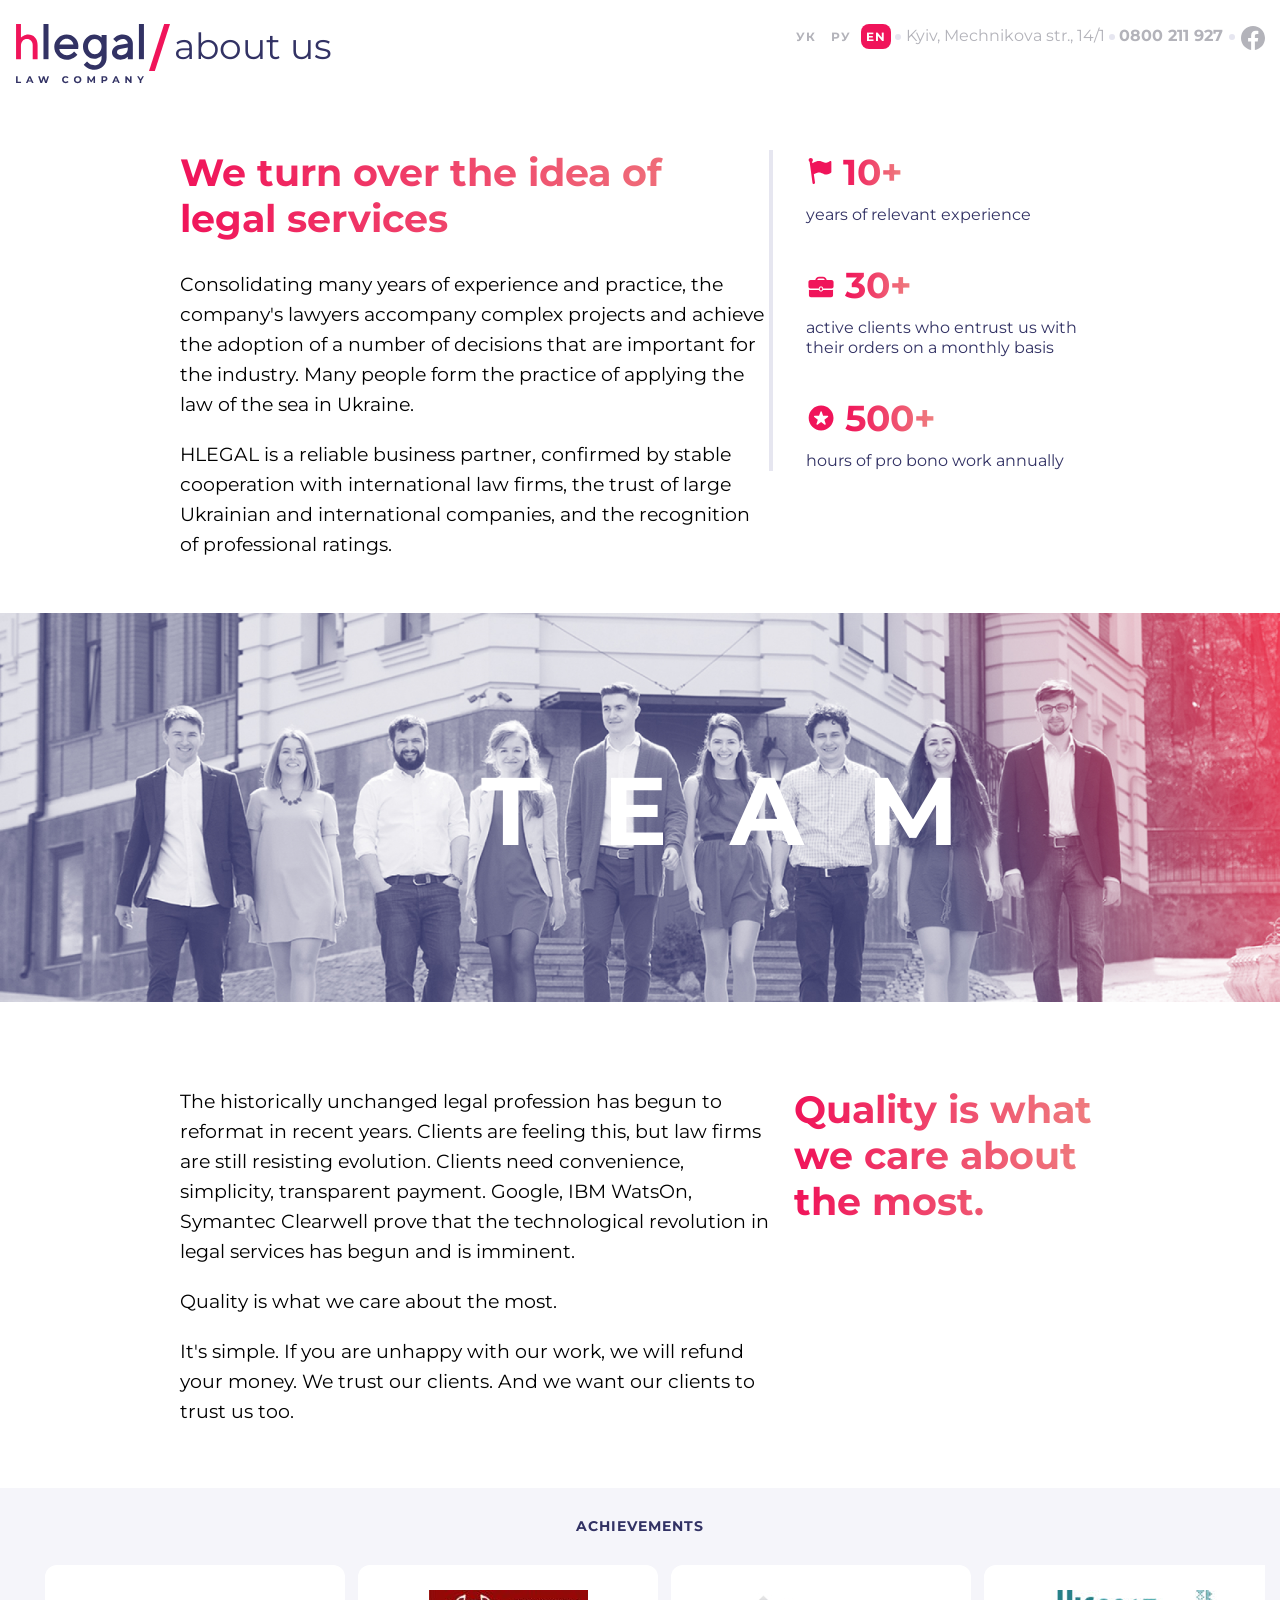
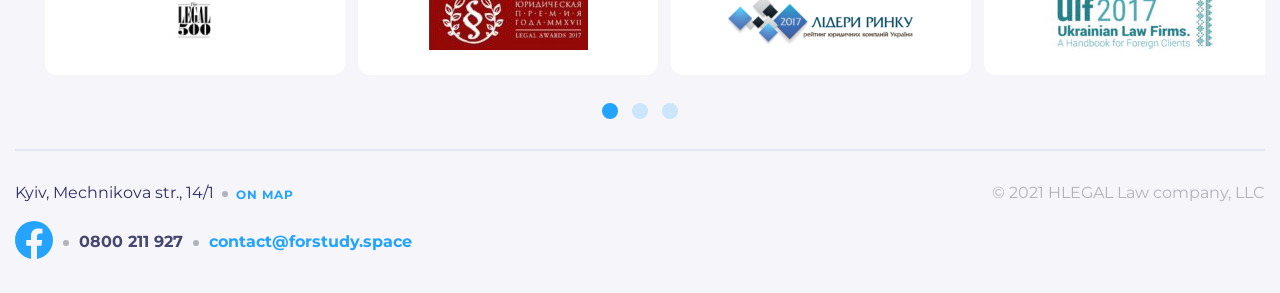
==== commit a41560a0: "fixed mistakes" ====
--- a/app/second.html
+++ b/app/second.html
@@ -8,19 +8,20 @@
     <title>about us</title>
 </head>
 
-<body class="body">
-    <div class="bg-white">
+    <body class="body">
+
+        <div class="bg-white">
         
             <header class="header container-header">
                 <div class="header__line">
                     <div class="bg-on-white">1</div>
                     <div class="header__language">
-                        <a href="#" class="header__language-switch-grey">ук</a>
-                        <a href="#" class="header__language-switch-grey">ру</a>
-                        <a href="#" class="header__language-switch-grey header__language-switch-grey--active">en</a>
+                        <a href="#" class="header__language-switch-about">ук</a>
+                        <a href="#" class="header__language-switch-about">ру</a>
+                        <a href="#" class="header__language-switch-about header__language-switch-about--active">en</a>
                     </div>
-                    <div class="header__address-grey">Kyiv, Mechnikova str., 14/1</div>
-                    <a href="tel:+0800211927" class="header__phone-grey">0800 211 927</a>
+                    <div class="header__address-about">Kyiv, Mechnikova str., 14/1</div>
+                    <a href="tel:+0800211927" class="header__phone-about">0800 211 927</a>
                     <a href="#" class="header__facebook">
                         <svg width="24" height="24" viewBox="0 0 24 24" fill="none" xmlns="http://www.w3.org/2000/svg">
                             <g clip-path="url(#clip0_22721_6686)">
@@ -31,15 +32,14 @@
                             <rect width="24" height="24" fill="white"/>
                             </clipPath>
                             </defs>
-                            </svg>
+                        </svg>
                             
                     </a>
                 </div>
-
                 
                 <div class="header__logo-box">
-                    <a href="#">
-                        <svg class="header__logo-grey" width="130" height="61" viewBox="0 0 130 61" fill="none" xmlns="http://www.w3.org/2000/svg">
+                    <a href="index.html">
+                        <svg class="header__logo-about" width="130" height="61" viewBox="0 0 130 61" fill="none" xmlns="http://www.w3.org/2000/svg">
                             <path d="M4.95672 0H0V35.7986H4.95672V22.5177C4.95672 20.2709 5.51557 18.4984 6.63326 17.2502C7.75095 16.002 9.2817 15.353 11.1769 15.353C12.8049 15.353 14.1655 15.9521 15.2589 17.1004C16.3523 18.2738 16.9112 19.7466 16.9112 21.5191V35.8236H21.8922V21.5191C21.8922 18.2238 20.9932 15.6276 19.1951 13.6804C17.3971 11.7332 15.0402 10.7596 12.1731 10.7596C11.347 10.7596 10.5209 10.8594 9.71906 11.0841C8.89294 11.3088 8.2369 11.5584 7.70235 11.833C7.16781 12.1076 6.65756 12.4072 6.1959 12.7567C5.73424 13.1062 5.41838 13.3558 5.27259 13.5056C5.1268 13.6554 5.00532 13.7552 4.95672 13.8301V0Z" fill="#F0145A"/>
                             <path d="M32.9726 0H27.8628V35.7689H32.9726V0Z" fill="#323264"/>
                             <path d="M63.1114 25.293L63.3669 22.7381C63.3669 19.3145 62.2428 16.453 59.9433 14.1536C57.6439 11.8541 54.7824 10.73 51.3588 10.73C47.9352 10.73 44.9715 11.9563 42.5188 14.4091C40.0661 16.8618 38.8397 19.7744 38.8397 23.2491C38.8397 26.826 40.1172 29.8919 42.621 32.4468C45.1248 35.0017 48.1396 36.2792 51.6143 36.2792C52.9429 36.2792 54.1692 36.0748 55.3956 35.7171C56.6219 35.3083 57.6439 34.8995 58.3593 34.4907C59.1258 34.0308 59.8922 33.5199 60.5565 32.9578C61.2208 32.3957 61.6807 31.9869 61.8851 31.7314C62.0895 31.4759 62.2428 31.3226 62.345 31.1693L59.0236 27.8479L58.2571 28.8188C57.7461 29.432 56.8774 30.0452 55.6511 30.7095C54.3736 31.3737 53.0451 31.6803 51.6143 31.6803C49.6215 31.6803 47.9352 31.0671 46.5045 29.7897C45.0737 28.5122 44.205 27.0304 43.9495 25.293H63.1114ZM51.3588 15.0733C53.2495 15.0733 54.7824 15.6354 56.0599 16.7085C57.2862 17.8327 58.0527 19.2123 58.3593 20.9497H44.1539C44.6138 19.2123 45.4314 17.8327 46.7089 16.7085C47.9352 15.6354 49.5193 15.0733 51.3588 15.0733Z" fill="#323264"/>
@@ -56,9 +56,7 @@
                             <path d="M103.148 58.5477H99.9396L99.3276 60.0283H97.6889L100.769 53.1185H102.348L105.438 60.0283H103.76L103.148 58.5477ZM102.644 57.3335L101.549 54.688L100.453 57.3335H102.644Z" fill="#323264"/>
                             <path d="M117.428 53.1185V60.0283H116.115L112.67 55.8331V60.0283H111.09V53.1185H112.413L115.848 57.3137V53.1185H117.428Z" fill="#323264"/>
                             <path d="M127.315 57.5803V60.0283H125.716V57.5605L123.041 53.1185H124.739L126.585 56.1884L128.43 53.1185H130L127.315 57.5803Z" fill="#323264"/>
-                        </svg>
-                            
-                                       
+                        </svg>                
                     </a>
                     <svg class="slash" width="21" height="47" viewBox="0 0 21 47" fill="none" xmlns="http://www.w3.org/2000/svg">
                         <path fill-rule="evenodd" clip-rule="evenodd" d="M15.1752 0H21L5.82482 47H0L15.1752 0Z" fill="#F0145A"/>
@@ -66,10 +64,9 @@
                         
                     <div class="header__extra">about us</div>
                 </div>
-
                 
                 <nav class="header__main-menu">
-                    <button type="button" class="header__menu-btn-grey">
+                    <button type="button" class="header__menu-btn-about">
                         <svg width="32" height="32" viewBox="0 0 32 32" fill="none" xmlns="http://www.w3.org/2000/svg">
                             <path d="M7 10H25" stroke="#323264" stroke-width="2"/>
                             <path d="M7 16H25" stroke="#323264" stroke-width="2"/>
@@ -78,7 +75,7 @@
                                             
                     </button>
                     <ul class="header__menu-list">
-                        <li><a href="#" class="header__menu-name-blue">about us</a></li>
+                        <li><a href="#" class="header__menu-name-blue header__menu-name-blue--active">about us</a></li>
                         <li><a href="#" class="header__menu-name-blue">services</a></li>
                         <li><a href="#" class="header__menu-name-blue">team</a></li>
                         <li><a href="#" class="header__menu-name-blue">publications</a></li>
@@ -103,7 +100,7 @@
                                 <p class="pros__pic">
                                     <svg width="24" height="28" viewBox="0 0 24 28" fill="none" xmlns="http://www.w3.org/2000/svg">
                                         <path d="M23.1135 4.3054C22.9445 4.1374 22.7455 4.0529 22.5155 4.0529C22.401 4.0529 22.1595 4.1469 21.7925 4.3324C21.425 4.5184 21.035 4.7254 20.6245 4.9564C20.213 5.1859 19.726 5.3939 19.164 5.5799C18.6025 5.7654 18.0825 5.8594 17.604 5.8594C17.162 5.8594 16.772 5.7754 16.436 5.6069C15.3215 5.0849 14.352 4.6954 13.529 4.4384C12.706 4.1819 11.821 4.0529 10.8735 4.0529C9.2375 4.0529 7.374 4.5849 5.285 5.6469C4.854 5.8619 4.545 6.0284 4.345 6.1504L4.1465 4.6949C4.595 4.3054 4.8845 3.7379 4.8845 3.0974C4.8845 1.9239 3.9335 0.9729 2.76 0.9729C1.5865 0.9729 0.635498 1.9239 0.635498 3.0974C0.635498 3.8629 1.0445 4.5284 1.6515 4.9024L4.5215 25.9474C4.607 26.5739 5.143 27.0284 5.7585 27.0284C5.8145 27.0284 5.8715 27.0249 5.929 27.0174C6.613 26.9234 7.092 26.2939 6.9985 25.6099L5.845 17.1514C7.938 16.1129 9.7485 15.5894 11.2715 15.5894C11.918 15.5894 12.5485 15.6859 13.163 15.8809C13.778 16.0764 14.2895 16.2884 14.6965 16.5179C15.1035 16.7479 15.584 16.9609 16.1365 17.1549C16.69 17.3499 17.2365 17.4474 17.776 17.4474C19.139 17.4474 20.7715 16.9339 22.674 15.9074C22.913 15.7834 23.088 15.6614 23.1985 15.5419C23.309 15.4224 23.3645 15.2524 23.3645 15.0314V4.9029C23.3645 4.6734 23.281 4.4739 23.1135 4.3054Z" fill="#F0145A"/>
-                                        </svg>
+                                    </svg>
                                         
                                 </p>
                                 <h3 class="pros__graph-number">10+</h3>
@@ -117,7 +114,7 @@
                                         <path d="M14.2319 13.332V12.774C14.2319 12.0935 13.6804 11.542 13.0004 11.542C12.3199 11.542 11.7684 12.0935 11.7684 12.774V13.332C11.7684 14.0125 12.3199 14.564 13.0004 14.564C13.6799 14.564 14.2319 14.0125 14.2319 13.332Z" fill="#F0145A"/>
                                         <path d="M15.077 14.0136C14.804 14.9071 13.9815 15.5631 13.0005 15.5631C12.019 15.5631 11.1965 14.9071 10.9235 14.0136H2.43898C1.90348 14.0136 1.39748 13.8891 0.943481 13.6731V19.3066C0.943481 20.4066 1.84348 21.3066 2.94348 21.3066H23.0565C24.1565 21.3066 25.0565 20.4066 25.0565 19.3066V13.6736C24.602 13.8896 24.0965 14.0141 23.561 14.0141H15.077V14.0136Z" fill="#F0145A"/>
                                         <path d="M23.4775 3.8976H18.677C18.387 2.0846 16.8165 0.693604 14.923 0.693604H11.0765C9.18297 0.693604 7.61297 2.0846 7.32247 3.8976H2.52247C1.37647 3.8976 0.438965 4.7976 0.438965 5.8976V10.5141C0.438965 11.6186 1.33447 12.5141 2.43897 12.5141H10.829C10.8575 11.9386 11.1045 11.4216 11.495 11.0476C11.507 11.0361 11.521 11.0271 11.5335 11.0161C11.62 10.9366 11.71 10.8616 11.8085 10.7966C11.8435 10.7731 11.8835 10.7571 11.92 10.7361C12.001 10.6896 12.081 10.6411 12.1685 10.6051C12.237 10.5766 12.311 10.5601 12.383 10.5386C12.445 10.5201 12.504 10.4956 12.5685 10.4826C12.708 10.4541 12.8525 10.4391 13 10.4391C13.148 10.4391 13.292 10.4546 13.4315 10.4826C13.4955 10.4956 13.5545 10.5201 13.6165 10.5386C13.6885 10.5601 13.7625 10.5766 13.831 10.6056C13.918 10.6416 13.9975 10.6896 14.0785 10.7361C14.1155 10.7576 14.1555 10.7736 14.191 10.7971C14.2895 10.8616 14.379 10.9366 14.4655 11.0161C14.478 11.0276 14.4925 11.0366 14.5045 11.0486C14.8955 11.4226 15.142 11.9396 15.1705 12.5151H23.5605C24.665 12.5151 25.5605 11.6196 25.5605 10.5151V5.8986C25.561 4.7976 24.6235 3.8976 23.4775 3.8976ZM9.24797 3.8976C9.50297 3.1271 10.2215 2.5656 11.0765 2.5656H14.923C15.778 2.5656 16.4965 3.1271 16.7515 3.8976H9.24797Z" fill="#F0145A"/>
-                                        </svg>
+                                    </svg>
                                         
                                 </p>
                                 <h3 class="pros__graph-number">30+</h3>
@@ -129,7 +126,7 @@
                                 <p class="pros__pic">
                                     <svg width="26" height="26" viewBox="0 0 26 26" fill="none" xmlns="http://www.w3.org/2000/svg">
                                         <path d="M13.0971 0.552979C6.25258 0.552979 0.684082 6.12148 0.684082 12.966C0.684082 19.811 6.25258 25.38 13.0971 25.38C19.9416 25.38 25.5101 19.811 25.5101 12.966C25.5106 6.12148 19.9421 0.552979 13.0971 0.552979ZM19.9556 12.0585V12.059L16.3621 14.659L17.7461 18.889C17.7681 18.955 17.7796 19.0255 17.7796 19.0975C17.7796 19.467 17.4806 19.767 17.1111 19.767C16.9641 19.767 16.8291 19.72 16.7191 19.6405L13.0976 17.021L9.47608 19.6405C9.36608 19.72 9.23108 19.767 9.08458 19.767C8.71458 19.767 8.41508 19.4675 8.41508 19.0975C8.41508 19.025 8.42708 18.955 8.44908 18.889L9.83358 14.659L6.24008 12.059V12.0585C6.07208 11.9375 5.96308 11.74 5.96308 11.517C5.96308 11.1475 6.26208 10.8485 6.63208 10.8485H11.0806L12.4581 6.63798C12.5421 6.36448 12.7966 6.16548 13.0981 6.16548C13.3991 6.16548 13.6541 6.36448 13.7376 6.63798L15.1151 10.8485H19.5636C19.9331 10.8485 20.2326 11.1475 20.2326 11.517C20.2321 11.74 20.1231 11.9375 19.9556 12.0585Z" fill="#F0145A"/>
-                                        </svg>
+                                    </svg>
                                         
                                 </p>
                                 <h3 class="pros__graph-number">500+</h3>
@@ -193,36 +190,39 @@
                 </div>
             
             </main>
-                <div class="bg--grey">
-                    <footer class="footer   container">
-                        <section class="footer__credits footer__credits-grey">
-                            <article class="footer__contact ">
-                                <div class="footer__contact-location">
-                                    <p class="footer__address">Kyiv, Mechnikova str., 14/1</p>
-                                    <a href="#" class="footer__map">On map</a>
-                                </div>
-                                <div class="footer__contact-direct">
-                                    <a href="#" class="footer__facebook">
-                                        <svg width="38" height="38" viewBox="0 0 38 38" fill="none" xmlns="http://www.w3.org/2000/svg">
-                                            <g clip-path="url(#clip0_22721_6812)">
-                                            <path d="M38 19.1161C38 8.55857 29.4934 0 19 0C8.50658 0 0 8.55857 0 19.1161C0 28.6575 6.94803 36.5659 16.0312 38V24.6419H11.207V19.1161H16.0312V14.9046C16.0312 10.1136 18.8678 7.46723 23.2078 7.46723C25.2866 7.46723 27.4609 7.84059 27.4609 7.84059V12.545H25.0651C22.7048 12.545 21.9688 14.0185 21.9688 15.5302V19.1161H27.2383L26.3959 24.6419H21.9688V38C31.052 36.5659 38 28.6575 38 19.1161Z" fill="#24A3FF"/>
-                                            </g>
-                                            <defs>
-                                            <clipPath id="clip0_22721_6812">
-                                            <rect width="38" height="38" fill="white"/>
-                                            </clipPath>
-                                            </defs>
-                                            </svg>  
-                                    </a>
-                                    <a href="tel:+0800211927" class="footer__phone">0800 211 927</a>
-                                    <a href="mailto:contact@forstudy.space" class="footer__mail">contact@forstudy.space</a>   
-                                </div>
-                            </article>
-                            <p class="footer__corp footer__corp-grey">© 2021 HLEGAL Law company, LLC</p>
-                        </section>
-                    </footer>
-                </div>
-       
-    </div>
+
+            <div class="bg--grey">
+                <footer class="footer   container">
+                    <section class="footer__credits footer__credits-about">
+                        <article class="footer__contact ">
+                            <div class="footer__contact-location">
+                                <p class="footer__address">Kyiv, Mechnikova str., 14/1</p>
+                                <a href="#" class="footer__map">On map</a>
+                            </div>
+                            <div class="footer__contact-direct">
+                                <a href="#" class="footer__facebook">
+                                    <svg width="38" height="38" viewBox="0 0 38 38" fill="none" xmlns="http://www.w3.org/2000/svg">
+                                        <g clip-path="url(#clip0_22721_6812)">
+                                        <path d="M38 19.1161C38 8.55857 29.4934 0 19 0C8.50658 0 0 8.55857 0 19.1161C0 28.6575 6.94803 36.5659 16.0312 38V24.6419H11.207V19.1161H16.0312V14.9046C16.0312 10.1136 18.8678 7.46723 23.2078 7.46723C25.2866 7.46723 27.4609 7.84059 27.4609 7.84059V12.545H25.0651C22.7048 12.545 21.9688 14.0185 21.9688 15.5302V19.1161H27.2383L26.3959 24.6419H21.9688V38C31.052 36.5659 38 28.6575 38 19.1161Z" fill="#24A3FF"/>
+                                        </g>
+                                        <defs>
+                                        <clipPath id="clip0_22721_6812">
+                                        <rect width="38" height="38" fill="white"/>
+                                        </clipPath>
+                                        </defs>
+                                    </svg>  
+                                </a>
+                                <a href="tel:+0800211927" class="footer__phone">0800 211 927</a>
+                                <a href="mailto:contact@forstudy.space" class="footer__mail">contact@forstudy.space</a>   
+                            </div>
+                        </article>
+                        <p class="footer__corp footer__corp-about">© 2021 HLEGAL Law company, LLC</p>
+                    </section>
+                </footer>
+            </div>
+        </div>
+
+
     <script src="js/all.js"></script>
-</body>+    </body>
+</html>
--- a/app/css/style.css
+++ b/app/css/style.css
@@ -212,7 +212,7 @@
   text-decoration: none;
 }
 
-.bg-letter {
+.bg--letter {
   background-image: url(../img/letter.svg);
   background-position: top center;
   background-repeat: no-repeat;
@@ -263,12 +263,68 @@
   position: relative;
 }
 
-.header__address, .header__address-grey, .header__facebook {
+.header__address, .header__address-about, .header__facebook {
   display: none;
 }
 
 .header__language {
   z-index: 1;
+}
+
+.header__language-switch {
+  font-weight: 700;
+  font-size: 12px;
+  line-height: 15px;
+  text-align: center;
+  letter-spacing: 1px;
+  color: #FFFFFF;
+  text-transform: uppercase;
+  text-decoration: none;
+  padding: 5px 5px;
+}
+
+.header__language-switch:focus {
+  background-color: #F0145A;
+  border-radius: 8px;
+}
+
+.header__language-switch:hover {
+  background: rgba(255, 255, 255, 0.2);
+  border-radius: 8px;
+}
+
+.header__language-switch--active {
+  background-color: #F0145A;
+  border-radius: 8px;
+}
+
+.header__language-switch-about {
+  font-weight: 700;
+  font-size: 12px;
+  line-height: 15px;
+  text-align: center;
+  letter-spacing: 1px;
+  color: #B3B3BA;
+  text-transform: uppercase;
+  text-decoration: none;
+  padding: 5px 5px;
+}
+
+.header__language-switch-about:focus {
+  background-color: #F0145A;
+  border-radius: 8px;
+  color: #FFFFFF;
+}
+
+.header__language-switch-about:hover {
+  background: #F5F5FA;
+  border-radius: 8px;
+}
+
+.header__language-switch-about--active {
+  background-color: #F0145A;
+  border-radius: 8px;
+  color: #FFFFFF;
 }
 
 .header__main-menu {
@@ -306,62 +362,6 @@
   padding: 7px 0;
 }
 
-.header__language-switch {
-  font-weight: 700;
-  font-size: 12px;
-  line-height: 15px;
-  text-align: center;
-  letter-spacing: 1px;
-  color: #FFFFFF;
-  text-transform: uppercase;
-  text-decoration: none;
-  padding: 5px 5px;
-}
-
-.header__language-switch:focus {
-  background-color: #F0145A;
-  border-radius: 8px;
-}
-
-.header__language-switch:hover {
-  background: rgba(255, 255, 255, 0.2);
-  border-radius: 8px;
-}
-
-.header__language-switch--active {
-  background-color: #F0145A;
-  border-radius: 8px;
-}
-
-.header__language-switch-grey {
-  font-weight: 700;
-  font-size: 12px;
-  line-height: 15px;
-  text-align: center;
-  letter-spacing: 1px;
-  color: #b3b3ba;
-  text-transform: uppercase;
-  text-decoration: none;
-  padding: 5px 5px;
-}
-
-.header__language-switch-grey:focus {
-  background-color: #F0145A;
-  border-radius: 8px;
-  color: #FFFFFF;
-}
-
-.header__language-switch-grey:hover {
-  background: grey;
-  border-radius: 8px;
-}
-
-.header__language-switch-grey--active {
-  background-color: #F0145A;
-  border-radius: 8px;
-  color: #FFFFFF;
-}
-
 .header__extra {
   font-size: 20px;
   line-height: 24px;
@@ -383,7 +383,7 @@
   color: #F0145A;
 }
 
-.header__phone-grey {
+.header__phone-about {
   font-weight: 700;
   font-size: 16px;
   line-height: 20px;
@@ -393,7 +393,7 @@
   z-index: 1;
 }
 
-.header__phone-grey:hover {
+.header__phone-about:hover {
   color: #F0145A;
 }
 
@@ -434,18 +434,18 @@
   vertical-align: middle;
 }
 
-.header__menu-btn-grey {
+.header__menu-btn-about {
   background: none;
   border: none;
   cursor: pointer;
 }
 
-.header__menu-btn-grey:hover {
+.header__menu-btn-about:hover {
   background: #E6E6F0;
   border-radius: 8px;
 }
 
-.header__menu-btn-grey svg {
+.header__menu-btn-about svg {
   vertical-align: middle;
 }
 
@@ -453,7 +453,7 @@
   color: #24A3FF;
 }
 
-.header__logo-grey {
+.header__logo-about {
   width: 70px;
   height: 32px;
 }
@@ -464,10 +464,10 @@
     grid-template-rows: -webkit-min-content -webkit-min-content -webkit-min-content;
     grid-template-rows: min-content min-content min-content;
   }
-  .header__address, .header__address-grey, .header__facebook, .header__menu-list {
+  .header__address, .header__address-about, .header__facebook, .header__menu-list {
     display: block;
   }
-  .header__logo-grey {
+  .header__logo-about {
     width: 130px;
     height: 60px;
   }
@@ -491,13 +491,13 @@
     vertical-align: middle;
     margin: 0 6px 0;
   }
-  .header__address-grey {
+  .header__address-about {
     font-size: 16px;
     line-height: 20px;
     text-align: right;
     color: #B3B3BA;
   }
-  .header__address-grey::after {
+  .header__address-about::after {
     content: "";
     display: inline-block;
     background: #E6E6F0;
@@ -565,7 +565,7 @@
     background: rgba(255, 255, 255, 0.2);
     border-radius: 8px;
   }
-  .header__language-switch-grey {
+  .header__language-switch-about {
     margin-left: 1px;
   }
   .header__extra {
@@ -591,7 +591,7 @@
     vertical-align: middle;
     margin: 0 6px 0;
   }
-  .header__phone-grey {
+  .header__phone-about {
     font-weight: 700;
     font-size: 16px;
     line-height: 20px;
@@ -599,7 +599,7 @@
     color: #B3B3BA;
     text-decoration: none;
   }
-  .header__phone-grey::after {
+  .header__phone-about::after {
     content: "";
     display: inline-block;
     background: #E6E6F0;
@@ -622,7 +622,7 @@
     display: flex;
     padding: 20px 0 18px;
   }
-  .header__menu-btn, .header__menu-btn-grey {
+  .header__menu-btn, .header__menu-btn-about {
     display: none;
   }
   .header__logo {
@@ -642,15 +642,20 @@
     border-bottom: 2px solid #F0145A;
     padding-bottom: 3px;
   }
-  .header__menu-name-blue {
+  .header__menu-name--blue {
     margin-right: 16px;
     color: #24A3FF;
   }
-  .header__menu-name-blue:hover {
+  .header__menu-name--blue:hover {
     border-bottom: 2px solid #24A3FF;
     padding-bottom: 3px;
   }
-  .header__menu-name-blue:active {
+  .header__menu-name--blue:active {
+    color: #F0145A;
+    border-bottom: 2px solid #F0145A;
+    padding-bottom: 3px;
+  }
+  .header__menu-name--blue--active {
     color: #F0145A;
     border-bottom: 2px solid #F0145A;
     padding-bottom: 3px;
@@ -685,18 +690,18 @@
     margin: 0 5px 0 6px;
   }
   .header__language::after {
-    margin: 0 11px 0 0;
+    margin: 0 5px 0 0;
   }
   .header__address::after {
     margin: 0 7px 0 6px;
   }
-  .header__address-grey::after {
+  .header__address-about::after {
     margin: 0 4px 0;
   }
   .header__menu-name {
     margin: 0 0 0 15px;
   }
-  .header__menu-name-blue {
+  .header__menu-name--blue {
     margin-left: 15px;
     margin-right: 0;
   }
@@ -1257,24 +1262,24 @@
 }
 
 @media screen and (min-width: 992px) {
-  .partners--hidden {
-    display: contents;
-  }
   .partners__grid {
     display: grid;
     grid-template-columns: repeat(4, 1fr);
     grid-template-rows: repeat(3, 120px);
   }
-}
-
-@media screen and (min-width: 1201px) {
   .partners--hidden {
     display: contents;
   }
+}
+
+@media screen and (min-width: 1201px) {
   .partners__grid {
     display: grid;
     grid-template-columns: repeat(4, 1fr);
     grid-template-rows: repeat(3, 120px);
+  }
+  .partners--hidden {
+    display: contents;
   }
 }
 
@@ -1399,10 +1404,6 @@
   height: 200px;
 }
 
-.bg--grey {
-  background-color: #F5F5FA;
-}
-
 @media screen and (min-width: 768px) {
   .publications__wrapper {
     display: -webkit-box;
@@ -1444,6 +1445,10 @@
   .publications__item {
     width: 100%;
   }
+}
+
+.footer {
+  padding-bottom: 30px;
 }
 
 .footer__contact {
@@ -1545,7 +1550,7 @@
 
 .footer__credits {
   border-top: 2px solid #E6E6F0;
-  padding-top: 30px;
+  padding-top: 32px;
 }
 
 @media screen and (min-width: 768px) {
@@ -1559,7 +1564,7 @@
     grid-template-rows: -webkit-max-content -webkit-max-content;
     grid-template-rows: max-content max-content;
   }
-  .footer__credits-grey {
+  .footer__credits-about {
     display: -webkit-box;
     display: -ms-flexbox;
     display: flex;
@@ -1642,7 +1647,7 @@
   .footer__corp {
     font-size: 15px;
   }
-  .footer__corp-grey {
+  .footer__corp-about {
     text-align: start;
     font-size: 16px;
     padding-left: 60px;
@@ -1656,7 +1661,7 @@
         -ms-flex-pack: justify;
             justify-content: space-between;
   }
-  .footer__credits-grey {
+  .footer__credits-about {
     display: grid;
     grid-template-columns: -webkit-max-content -webkit-max-content;
     grid-template-columns: max-content max-content;
@@ -1667,7 +1672,7 @@
             justify-content: space-between;
     padding-left: 0;
   }
-  .footer__corp-grey {
+  .footer__corp-about {
     margin-top: 0px;
   }
   .footer__contact-location {
@@ -1675,7 +1680,7 @@
   }
 }
 
-.bg-grey {
+.back-line {
   position: absolute;
   font-size: 0;
   width: 100%;
@@ -1687,7 +1692,7 @@
 }
 
 @media screen and (min-width: 768px) {
-  .bg-grey {
+  .back-line {
     display: none;
   }
 }
@@ -1845,6 +1850,7 @@
   .pros__graph {
     margin-bottom: 150px;
     max-width: 43%;
+    padding-left: 32px;
   }
 }
 
@@ -1969,7 +1975,7 @@
 }
 
 .slider-two {
-  padding-bottom: 16px;
+  padding-bottom: 15px;
 }
 
 .slider-two__wrapper {
@@ -2010,6 +2016,9 @@
 }
 
 @media screen and (min-width: 768px) {
+  .slider-two {
+    padding-bottom: 14px;
+  }
   .slider-two__wrapper {
     min-width: 132px;
     min-height: 90px;
@@ -2030,6 +2039,9 @@
 }
 
 @media screen and (min-width: 992px) {
+  .slider-two {
+    padding-bottom: 15px;
+  }
   .slider-two__wrapper {
     min-width: 196px;
     height: 110px;
@@ -2065,4 +2077,8 @@
   }
 }
 
+.bg--grey {
+  background-color: #F5F5FA;
+}
+
 /*# sourceMappingURL=style.css.map */
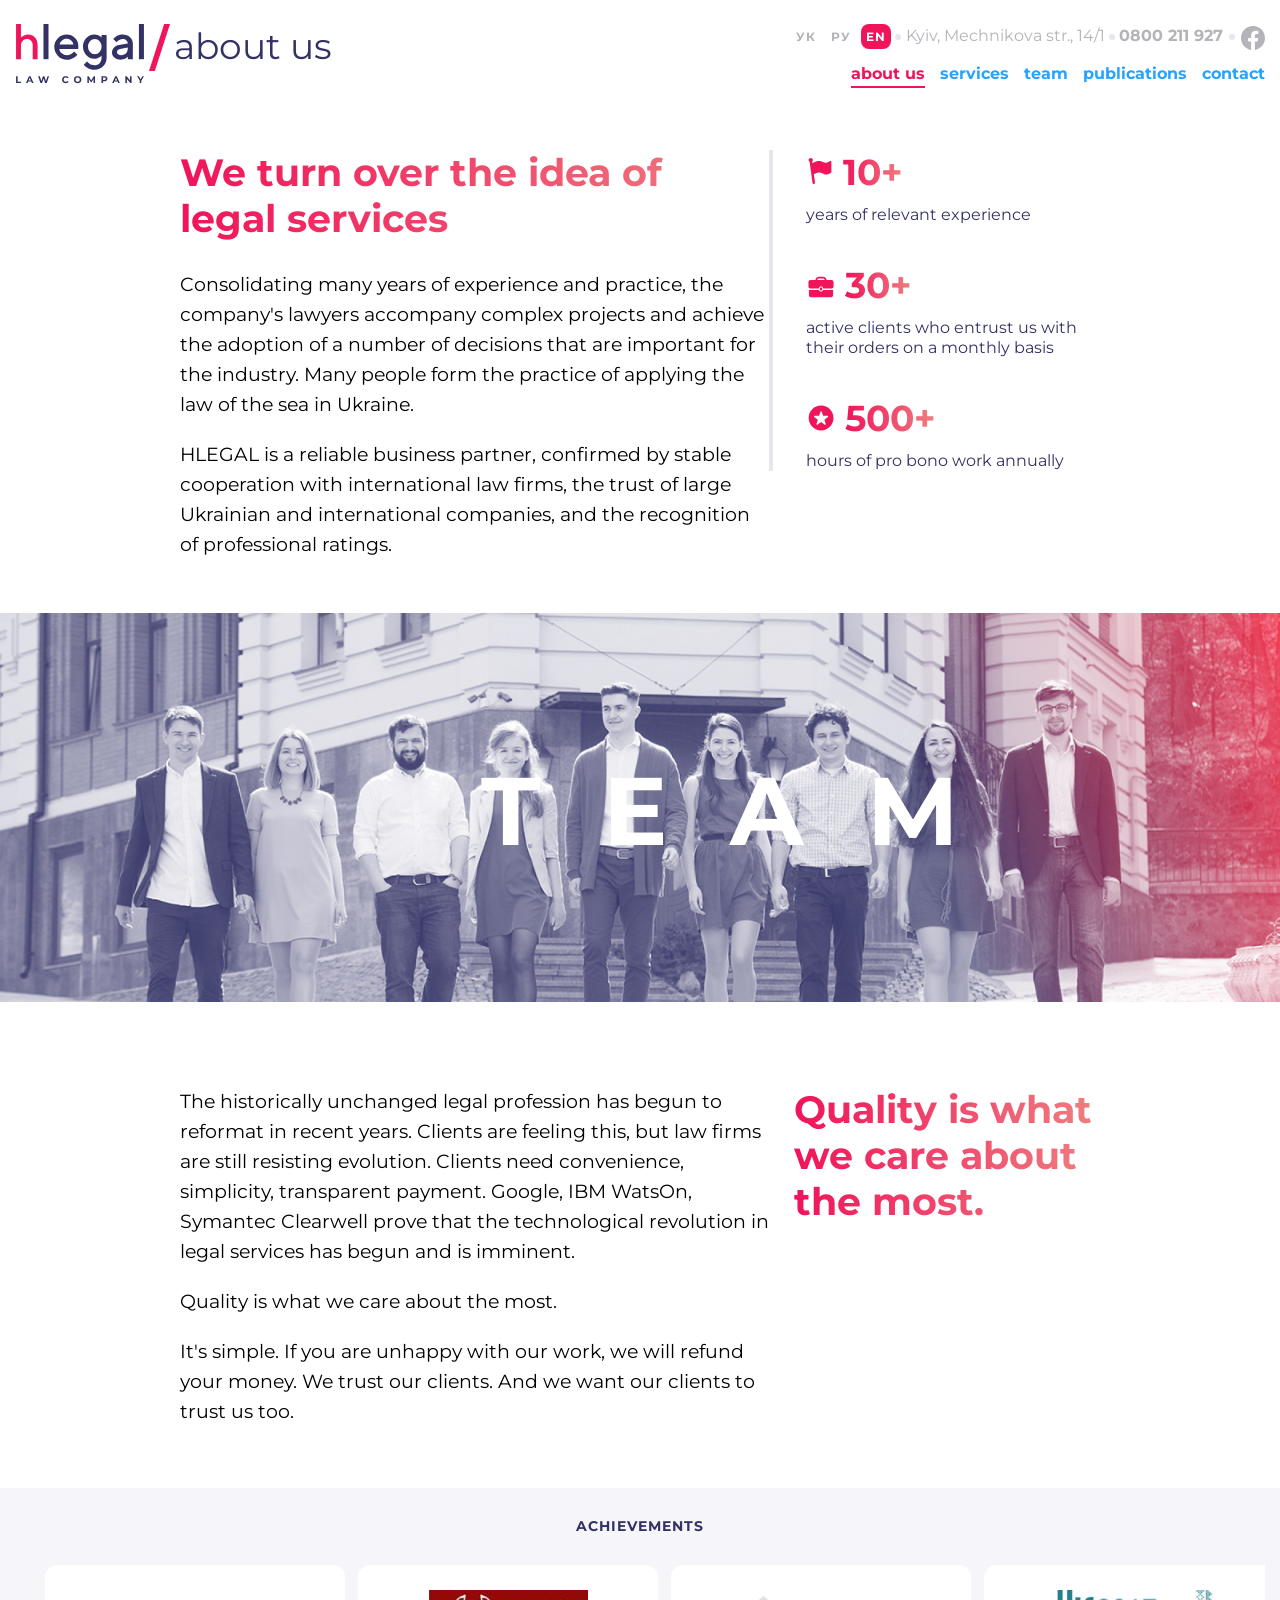
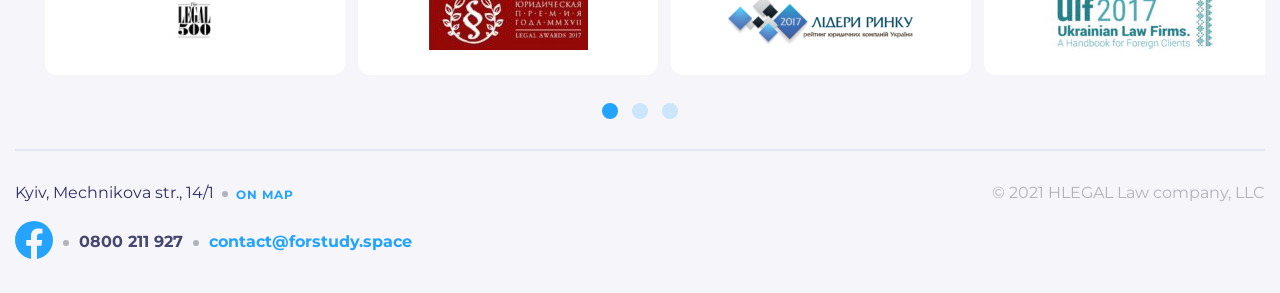
==== commit b3d8cbec: "fixed the rest" ====
--- a/app/second.html
+++ b/app/second.html
@@ -5,6 +5,13 @@
     <meta http-equiv="X-UA-Compatible" content="IE=edge">
     <meta name="viewport" content="width=device-width, initial-scale=1.0">
     <link rel="stylesheet" href="css/style.css">
+    <link rel="slylesheet" href="css/slick.css">
+    <link rel="preload" as="font" href="fonts/montserrat-v23-latin-500.woff">
+    <link rel="preload" as="font" href="fonts/montserrat-v23-latin-500.woff2">
+    <link rel="preload" as="font" href="fonts/montserrat-v23-latin_cyrillic-700.woff">
+    <link rel="preload" as="font" href="fonts/montserrat-v23-latin_cyrillic-700.woff2">
+    <link rel="preload" as="font" href="fonts/montserrat-v23-latin_cyrillic-regular.woff">
+    <link rel="preload" as="font" href="fonts/montserrat-v23-latin_cyrillic-regular.woff2">
     <title>about us</title>
 </head>
 
--- a/app/css/style.css
+++ b/app/css/style.css
@@ -453,6 +453,18 @@
   color: #24A3FF;
 }
 
+.header__menu-name:active {
+  color: #F0145A;
+}
+
+.header__menu-name-blue {
+  color: #24A3FF;
+}
+
+.header__menu-name-blue:active {
+  color: #F0145A;
+}
+
 .header__logo-about {
   width: 70px;
   height: 32px;
@@ -506,16 +518,6 @@
     width: 6px;
     vertical-align: middle;
     margin: 0 7px 0;
-  }
-  .header__main-menu {
-    position: relative;
-    display: -webkit-box;
-    display: -ms-flexbox;
-    display: flex;
-    -webkit-box-pack: justify;
-        -ms-flex-pack: justify;
-            justify-content: space-between;
-    overflow: hidden;
   }
   .header__menu-list {
     display: -webkit-box;
@@ -547,23 +549,7 @@
     margin: 0 5px 0 0;
   }
   .header__language-switch {
-    font-weight: 700;
-    font-size: 12px;
-    line-height: 15px;
-    text-align: center;
-    letter-spacing: 1px;
-    color: #FFFFFF;
-    text-transform: uppercase;
-    text-decoration: none;
     padding: 5px 6px;
-  }
-  .header__language-switch:focus {
-    background-color: #F0145A;
-    border-radius: 8px;
-  }
-  .header__language-switch:hover {
-    background: rgba(255, 255, 255, 0.2);
-    border-radius: 8px;
   }
   .header__language-switch-about {
     margin-left: 1px;
@@ -572,14 +558,6 @@
     font-size: 36px;
     line-height: 44px;
     color: #323264;
-  }
-  .header__phone {
-    font-weight: 700;
-    font-size: 16px;
-    line-height: 20px;
-    text-align: right;
-    color: #FFFFFF;
-    text-decoration: none;
   }
   .header__phone::after {
     content: "";
@@ -591,14 +569,6 @@
     vertical-align: middle;
     margin: 0 6px 0;
   }
-  .header__phone-about {
-    font-weight: 700;
-    font-size: 16px;
-    line-height: 20px;
-    text-align: right;
-    color: #B3B3BA;
-    text-decoration: none;
-  }
   .header__phone-about::after {
     content: "";
     display: inline-block;
@@ -617,9 +587,6 @@
     margin-bottom: 0;
   }
   .header__logo-box {
-    display: -webkit-box;
-    display: -ms-flexbox;
-    display: flex;
     padding: 20px 0 18px;
   }
   .header__menu-btn, .header__menu-btn-about {
@@ -642,20 +609,20 @@
     border-bottom: 2px solid #F0145A;
     padding-bottom: 3px;
   }
-  .header__menu-name--blue {
+  .header__menu-name-blue {
     margin-right: 16px;
+  }
+  .header__menu-name-blue:hover {
     color: #24A3FF;
-  }
-  .header__menu-name--blue:hover {
     border-bottom: 2px solid #24A3FF;
     padding-bottom: 3px;
   }
-  .header__menu-name--blue:active {
+  .header__menu-name-blue:active {
     color: #F0145A;
     border-bottom: 2px solid #F0145A;
     padding-bottom: 3px;
   }
-  .header__menu-name--blue--active {
+  .header__menu-name-blue--active {
     color: #F0145A;
     border-bottom: 2px solid #F0145A;
     padding-bottom: 3px;
@@ -701,7 +668,7 @@
   .header__menu-name {
     margin: 0 0 0 15px;
   }
-  .header__menu-name--blue {
+  .header__menu-name-blue {
     margin-left: 15px;
     margin-right: 0;
   }
@@ -864,9 +831,6 @@
             justify-content: center;
   }
   .achievements__list {
-    display: -webkit-box;
-    display: -ms-flexbox;
-    display: flex;
     -webkit-box-orient: vertical;
     -webkit-box-direction: normal;
         -ms-flex-direction: column;
